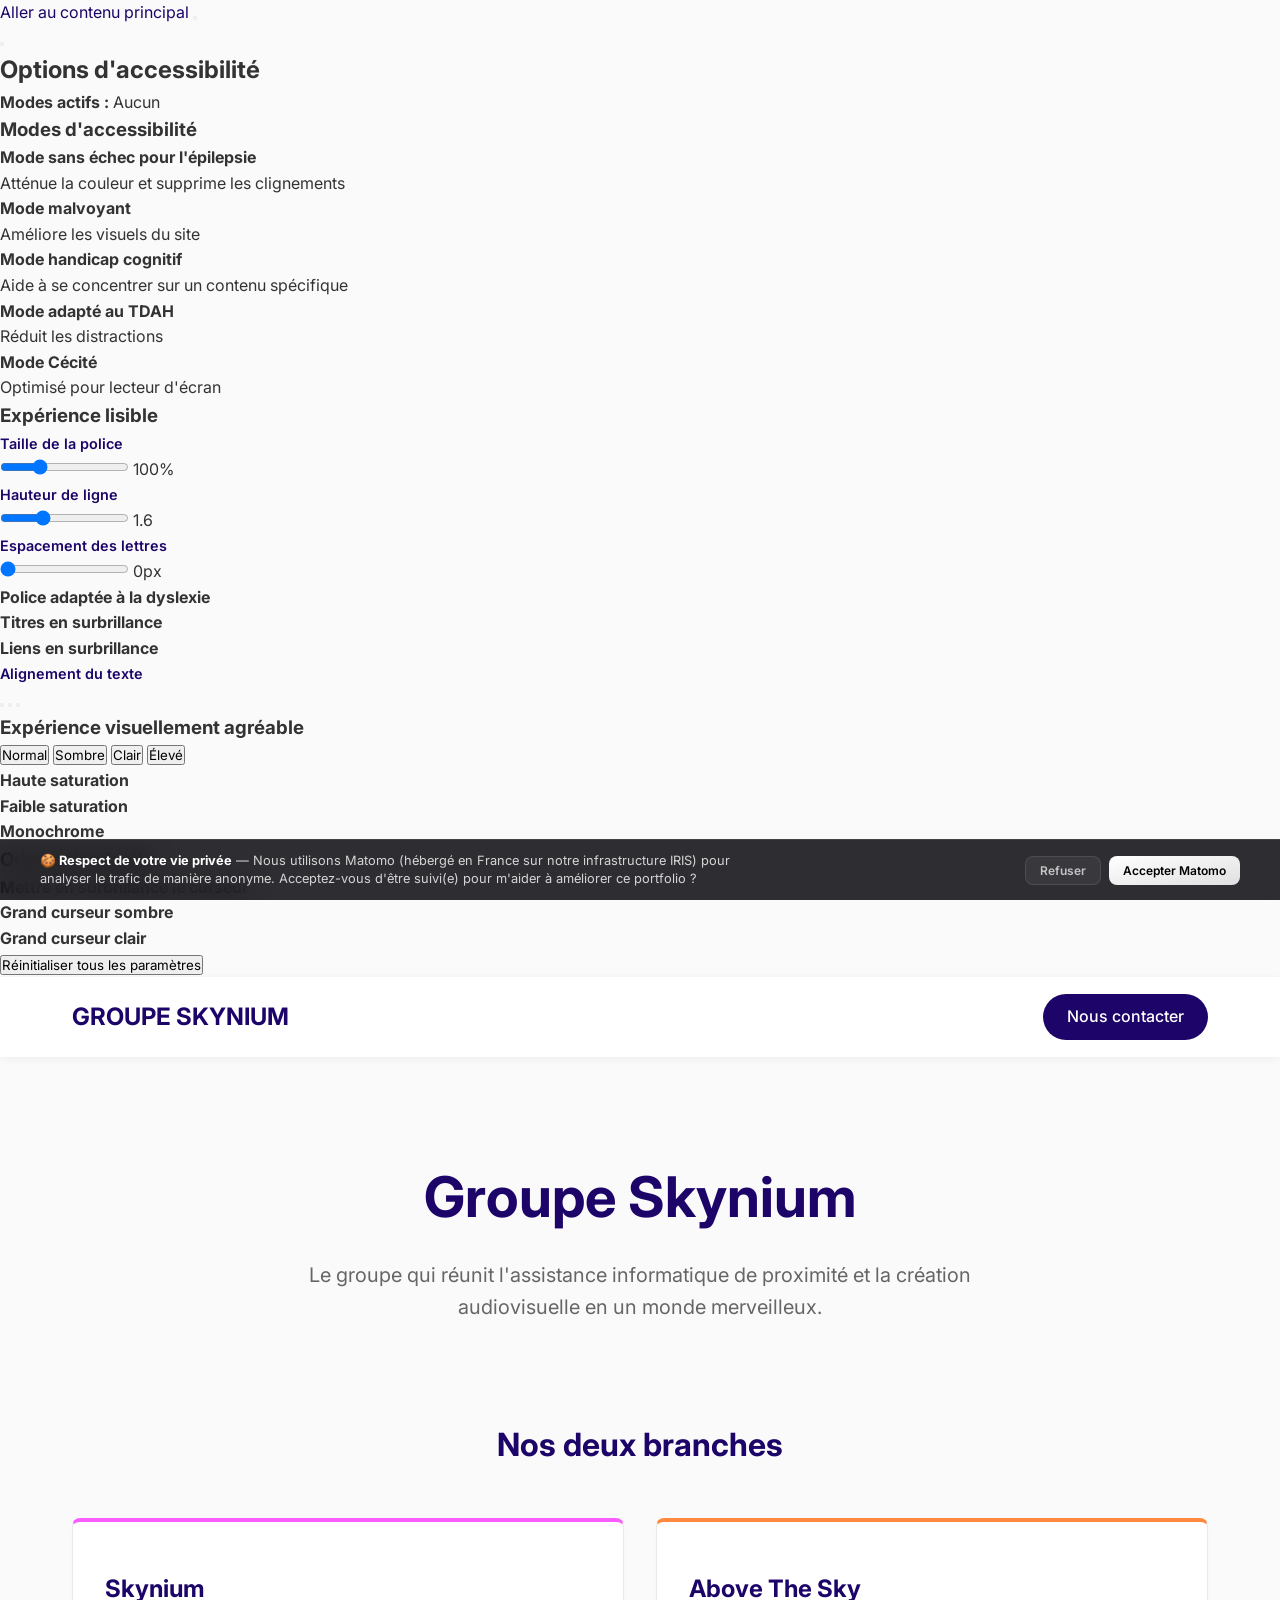
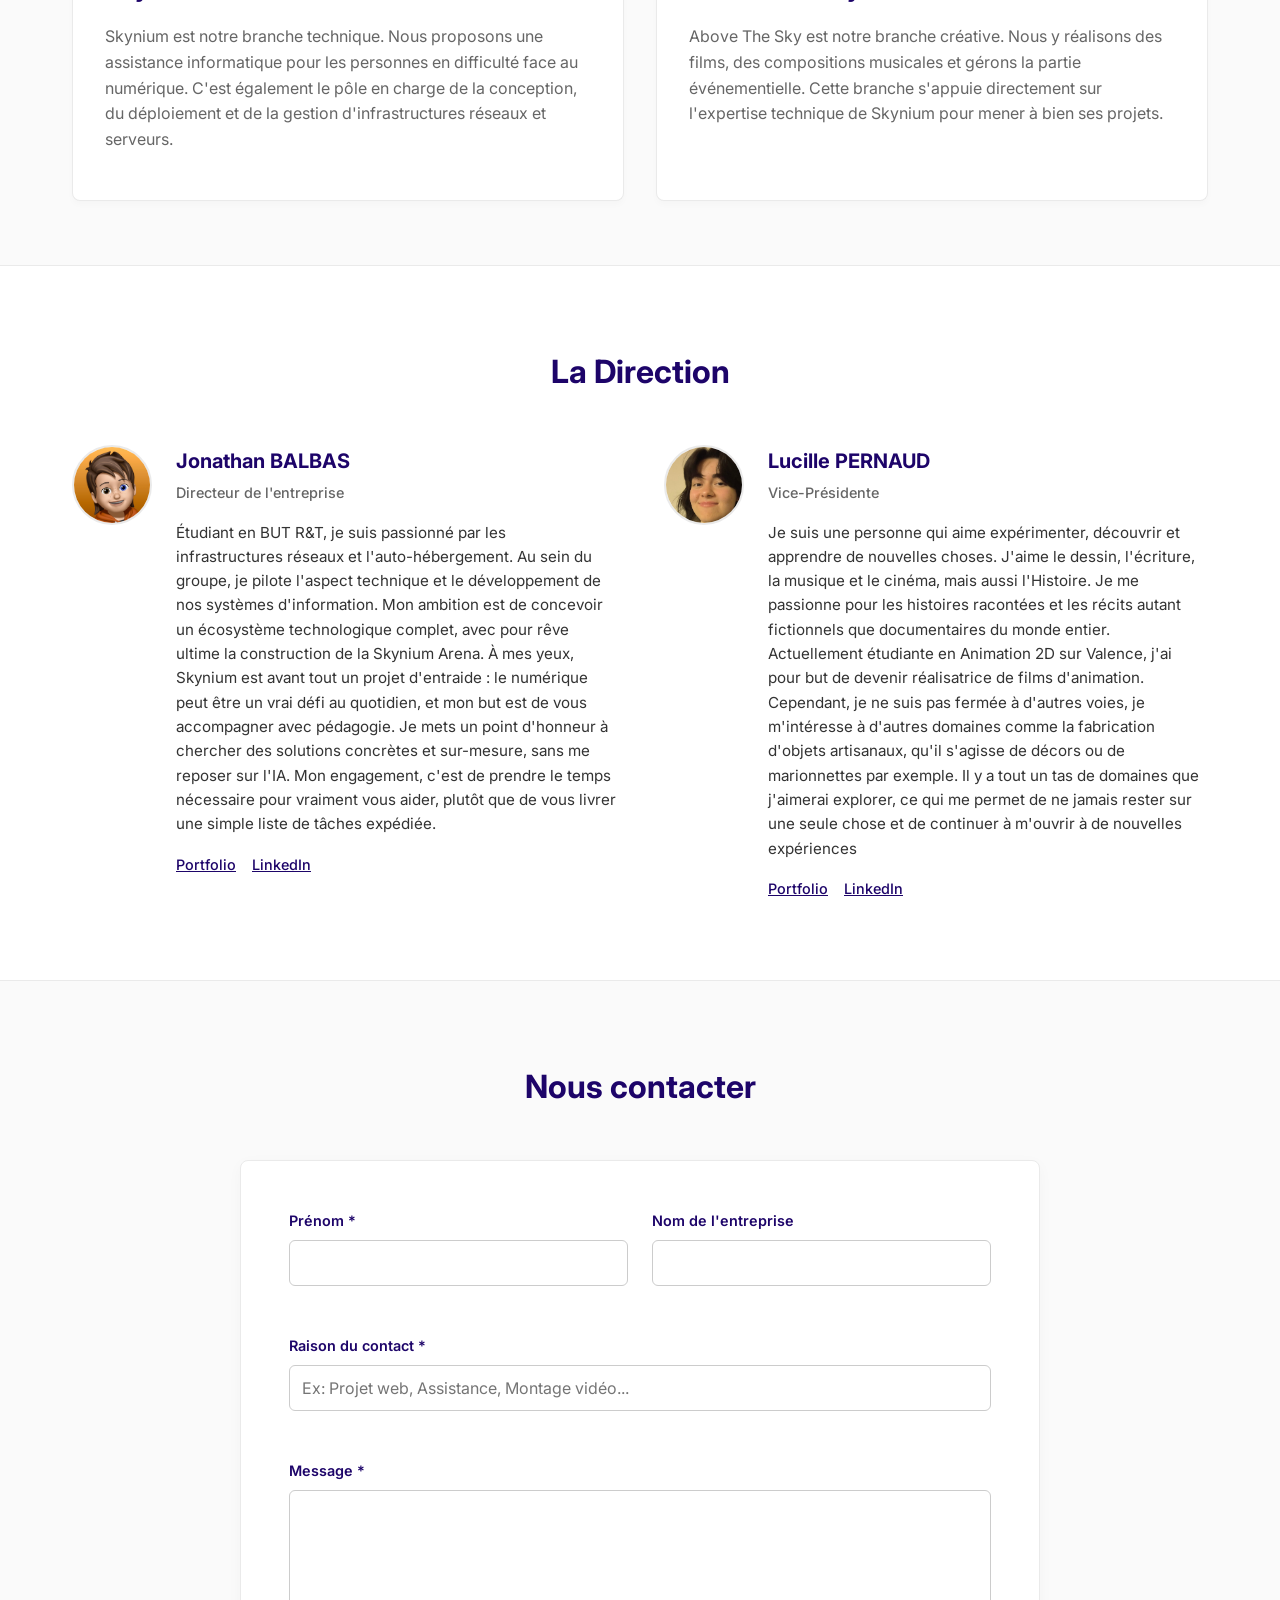
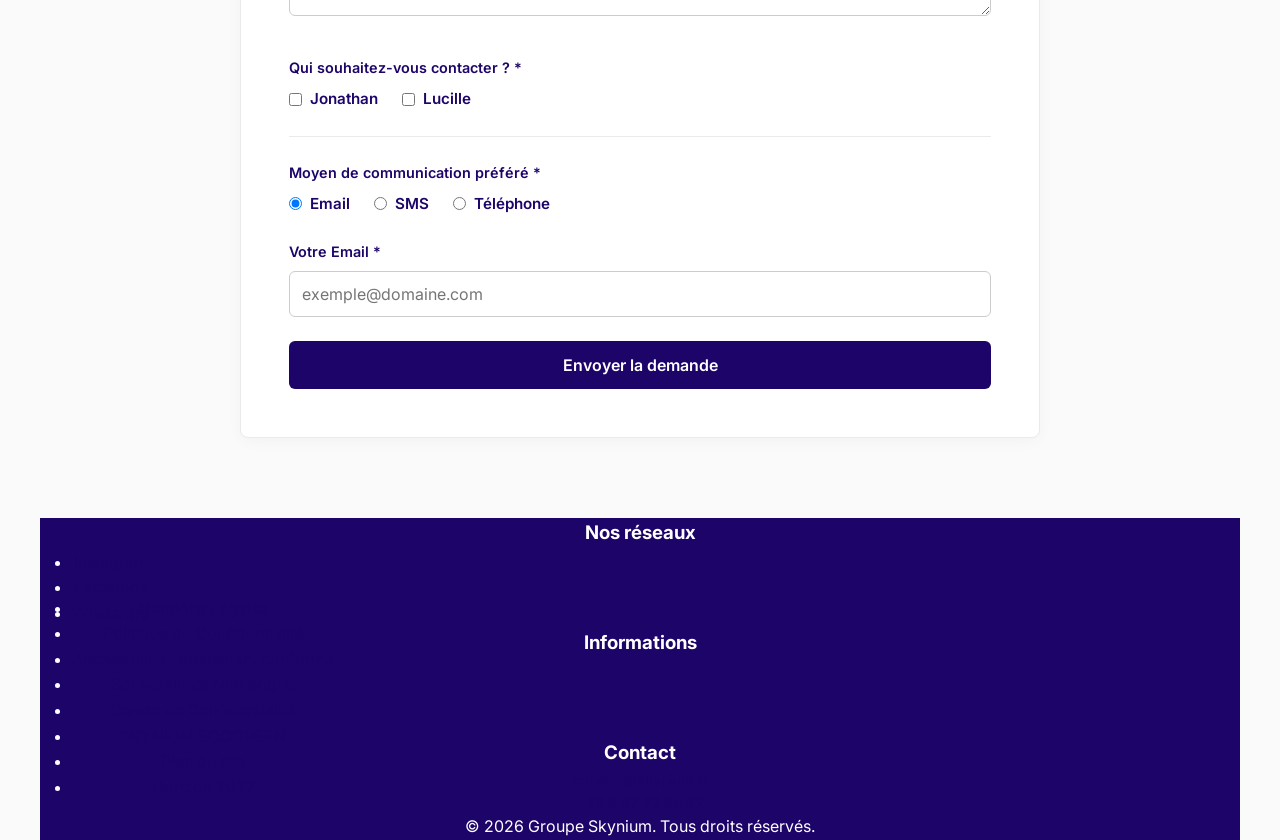
==== index.html @ 420d4a74 "Update index.html" ====
<!DOCTYPE html>
<html lang="fr">
<head>
    <meta charset="UTF-8">
    <meta name="viewport" content="width=device-width, initial-scale=1.0">
    <title>Groupe Skynium</title>
    <link href="https://fonts.googleapis.com/css2?family=Inter:wght@400;500;600;700&display=swap" rel="stylesheet">
    <link rel="stylesheet" href="https://skynium.fr/ressources/style.css">
    <link rel="stylesheet" href="https://skynium.fr/ressources/fontawesome/css/all.min.css">

    <link rel="icon" type="image/png" href="https://skynium.fr/ressources/favicon/favicon-96x96.png" sizes="96x96" />
    <link rel="icon" type="image/svg+xml" href="https://skynium.fr/ressources/favicon/favicon.svg" />
    <link rel="shortcut icon" href="https://skynium.fr/ressources/favicon/favicon.ico" />
    <link rel="apple-touch-icon" sizes="180x180" href="https://skynium.fr/ressources/favicon/apple-touch-icon.png" />
    <meta name="apple-mobile-web-app-title" content="Skynium" />
    <link rel="manifest" href="https://skynium.fr/ressources/favicon/site.webmanifest" />
    
    <style>
        /* =================================================== */
        /* VARIABLES ET RESET                                  */
        /* =================================================== */
        :root {
            --primary: #1D0469;
            --secondary: #FA5DFF;
            --tertiary: #FF8A3F;
            --bg-color: #FAFAFA;
            --surface: #FFFFFF;
            --text-dark: #333333;
            --text-light: #666666;
            --border: #EAEAEA;
            --border-radius: 8px;
            --transition: 0.3s ease;
        }

        * {
            margin: 0;
            padding: 0;
            box-sizing: border-box;
            font-family: 'Inter', -apple-system, sans-serif;
        }

        html {
            scroll-behavior: smooth;
        }

        body {
            background-color: var(--bg-color);
            color: var(--text-dark);
            line-height: 1.6;
        }

        a {
            text-decoration: none;
            color: var(--primary);
            transition: color var(--transition);
        }

        a:hover {
            color: var(--secondary);
        }

        .container {
            max-width: 1200px;
            margin: 0 auto;
            padding: 0 2rem;
        }

        /* =================================================== */
        /* HEADER / NAVIGATION                                 */
        /* =================================================== */
        header {
            background-color: var(--surface);
            box-shadow: 0 2px 10px rgba(0, 0, 0, 0.05);
            position: sticky;
            top: 0;
            z-index: 100;
        }

        nav {
            display: flex;
            justify-content: space-between;
            align-items: center;
            height: 80px;
        }

        .logo {
            font-size: 1.5rem;
            font-weight: 700;
            color: var(--primary);
        }

        .btn-nav {
            background-color: var(--primary);
            color: var(--surface) !important;
            padding: 10px 24px;
            border-radius: 50px;
            font-weight: 500;
            transition: background-color var(--transition);
        }

        .btn-nav:hover {
            background-color: var(--secondary);
        }

        /* =================================================== */
        /* HERO SECTION                                        */
        /* =================================================== */
        .hero {
            text-align: center;
            padding: 6rem 0 4rem;
        }

        .hero h1 {
            font-size: 3.5rem;
            color: var(--primary);
            margin-bottom: 1rem;
            font-weight: 700;
        }

        .hero p {
            font-size: 1.25rem;
            color: var(--text-light);
            max-width: 700px;
            margin: 0 auto 2rem;
        }

        /* =================================================== */
        /* BRANCHES SECTION                                    */
        /* =================================================== */
        .section-title {
            text-align: center;
            font-size: 2rem;
            color: var(--primary);
            margin-bottom: 3rem;
        }

        .branches-grid {
            display: grid;
            grid-template-columns: repeat(auto-fit, minmax(300px, 1fr));
            gap: 2rem;
            margin-bottom: 4rem;
        }

        .card {
            background-color: var(--surface);
            border: 1px solid var(--border);
            border-radius: var(--border-radius);
            padding: 3rem 2rem;
            box-shadow: 0 4px 6px rgba(0,0,0,0.02);
            transition: transform var(--transition), box-shadow var(--transition);
            border-top: 4px solid var(--primary);
        }

        .card:hover {
            transform: translateY(-5px);
            box-shadow: 0 10px 20px rgba(0,0,0,0.05);
        }

        .card.skynium { border-top-color: var(--secondary); }
        .card.ats { border-top-color: var(--tertiary); }

        .card h3 {
            font-size: 1.5rem;
            color: var(--primary);
            margin-bottom: 1rem;
        }

        .card p {
            color: var(--text-light);
            margin-bottom: 0;
        }

        /* =================================================== */
        /* DIRECTION SECTION                                   */
        /* =================================================== */
        .team-section {
            background-color: var(--surface);
            padding: 5rem 0;
            border-top: 1px solid var(--border);
            border-bottom: 1px solid var(--border);
        }

        .team-grid {
            display: grid;
            grid-template-columns: repeat(auto-fit, minmax(400px, 1fr));
            gap: 3rem;
        }

        .profile {
            display: flex;
            gap: 1.5rem;
            align-items: flex-start;
        }

        .avatar {
            width: 80px;
            height: 80px;
            background-color: var(--bg-color);
            border-radius: 50%;
            display: flex;
            align-items: center;
            justify-content: center;
            flex-shrink: 0;
            border: 2px solid var(--border);
            overflow: hidden;
        }

        .avatar img {
            width: 100%;
            height: 100%;
            object-fit: cover;
        }

        .profile-info h3 {
            font-size: 1.25rem;
            color: var(--primary);
            margin-bottom: 0.25rem;
        }

        .profile-info h4 {
            font-size: 0.9rem;
            color: var(--text-light);
            font-weight: 500;
            margin-bottom: 1rem;
        }

        .profile-info p {
            color: var(--text-dark);
            margin-bottom: 1rem;
            font-size: 0.95rem;
        }

        .social-links {
            display: flex;
            gap: 1rem;
        }

        .social-links a {
            font-size: 0.9rem;
            font-weight: 500;
            text-decoration: underline;
        }

        /* =================================================== */
        /* CONTACT SECTION                                     */
        /* =================================================== */
        .contact-section {
            padding: 5rem 0;
        }

        .contact-form {
            background-color: var(--surface);
            padding: 3rem;
            border-radius: var(--border-radius);
            border: 1px solid var(--border);
            box-shadow: 0 4px 15px rgba(0,0,0,0.03);
            max-width: 800px;
            margin: 0 auto;
        }

        .form-grid {
            display: grid;
            grid-template-columns: 1fr 1fr;
            gap: 1.5rem;
        }

        .form-group {
            display: flex;
            flex-direction: column;
            gap: 0.5rem;
            margin-bottom: 1.5rem;
        }

        .form-group.full { grid-column: 1 / -1; }

        label {
            font-size: 0.9rem;
            font-weight: 600;
            color: var(--primary);
        }

        input[type="text"], 
        input[type="email"], 
        input[type="tel"], 
        textarea {
            padding: 12px;
            border: 1px solid #CCC;
            border-radius: 6px;
            font-size: 1rem;
            transition: border-color var(--transition);
            background-color: var(--surface);
            color: var(--text-dark);
        }

        input:focus, textarea:focus {
            outline: none;
            border-color: var(--primary);
        }

        /* Checkboxes & Radios */
        .checkbox-group, .radio-group {
            display: flex;
            gap: 1.5rem;
            flex-wrap: wrap;
        }

        .checkbox-item, .radio-item {
            display: flex;
            align-items: center;
            gap: 0.5rem;
            font-size: 0.95rem;
            cursor: pointer;
        }

        .btn-submit {
            background-color: var(--primary);
            color: var(--surface);
            border: none;
            padding: 14px 24px;
            font-size: 1rem;
            font-weight: 600;
            border-radius: 6px;
            cursor: pointer;
            width: 100%;
            transition: background-color var(--transition);
        }

        .btn-submit:hover {
            background-color: var(--secondary);
        }

        .status-message {
            margin-top: 1.5rem;
            padding: 1rem;
            border-radius: 6px;
            text-align: center;
            font-weight: 500;
            display: none;
        }
        .status-message.success { background-color: #e6f4ea; color: #1e8e3e; display: block; border: 1px solid #cce8d6;}
        .status-message.error { background-color: #fce8e6; color: #d93025; display: block; border: 1px solid #fad2cf;}

        /* =================================================== */
        /* FOOTER                                              */
        /* =================================================== */
        footer {
            background-color: var(--primary);
            color: white;
            text-align: center;
            padding: 2rem;
            margin-top: 2rem;
        }

        footer p {
            font-size: 0.9rem;
            opacity: 0.8;
        }

        /* =================================================== */
        /* RESPONSIVE                                          */
        /* =================================================== */
        @media (max-width: 768px) {
            .hero h1 { font-size: 2.5rem; }
            .form-grid { grid-template-columns: 1fr; }
            .team-grid { grid-template-columns: 1fr; }
            .profile { flex-direction: column; align-items: center; text-align: center; }
            .contact-form { padding: 1.5rem; }
        }
    </style>
</head>
<body>

        <!-- ============================================ -->
    <!-- LIEN D'ÉVITEMENT (visible au focus clavier)  -->
    <!-- ============================================ -->
    <a href="#main-content" class="skip-link">Aller au contenu principal</a>

    <!-- ============================================ -->
    <!-- BOUTON ACCESSIBILITÉ FIXE                    -->
    <!-- ============================================ -->
    <button 
        id="accessibility-button" 
        aria-label="Ouvrir le panneau d'accessibilité"
        aria-expanded="false"
        aria-controls="accessibility-panel"
    >
        <i class="fas fa-universal-access" aria-hidden="true"></i>
    </button>

    <!-- ============================================ -->
    <!-- PANNEAU D'ACCESSIBILITÉ (latéral droit)      -->
    <!-- ============================================ -->
    <aside 
        id="accessibility-panel" 
        class="accessibility-panel"
        role="dialog"
        aria-labelledby="accessibility-title"
        aria-modal="false"
    >
        <button 
            class="close-btn" 
            aria-label="Fermer le panneau d'accessibilité"
            id="close-panel-btn"
        >
            <i class="fas fa-times" aria-hidden="true"></i>
        </button>

        <h2 id="accessibility-title">Options d'accessibilité</h2>

        <div class="accessibility-status" role="status" aria-live="polite">
            <p><strong>Modes actifs :</strong> <span id="active-modes-count">Aucun</span></p>
        </div>

        <section class="accessibility-section">
            <h3>Modes d'accessibilité</h3>

            <div class="accessibility-option" data-mode="epilepsy-safe" role="switch" aria-checked="false" tabindex="0">
                <div>
                    <strong>Mode sans échec pour l'épilepsie</strong>
                    <p class="option-desc">Atténue la couleur et supprime les clignements</p>
                </div>
                <div class="toggle-switch" aria-hidden="true"></div>
            </div>

            <div class="accessibility-option" data-mode="visually-impaired" role="switch" aria-checked="false" tabindex="0">
                <div>
                    <strong>Mode malvoyant</strong>
                    <p class="option-desc">Améliore les visuels du site</p>
                </div>
                <div class="toggle-switch" aria-hidden="true"></div>
            </div>

            <div class="accessibility-option" data-mode="cognitive-disability" role="switch" aria-checked="false" tabindex="0">
                <div>
                    <strong>Mode handicap cognitif</strong>
                    <p class="option-desc">Aide à se concentrer sur un contenu spécifique</p>
                </div>
                <div class="toggle-switch" aria-hidden="true"></div>
            </div>

            <div class="accessibility-option" data-mode="adhd-friendly" role="switch" aria-checked="false" tabindex="0">
                <div>
                    <strong>Mode adapté au TDAH</strong>
                    <p class="option-desc">Réduit les distractions</p>
                </div>
                <div class="toggle-switch" aria-hidden="true"></div>
            </div>

            <div class="accessibility-option" data-mode="screen-reader" role="switch" aria-checked="false" tabindex="0">
                <div>
                    <strong>Mode Cécité</strong>
                    <p class="option-desc">Optimisé pour lecteur d'écran</p>
                </div>
                <div class="toggle-switch" aria-hidden="true"></div>
            </div>
        </section>

        <!-- SECTION 2 : Expérience lisible -->
        <section class="accessibility-section">
            <h3>Expérience lisible</h3>

            <!-- Taille de la police -->
            <div class="slider-option">
                <label for="font-size-slider">Taille de la police</label>
                <div class="slider-container">
                    <input 
                        type="range" 
                        id="font-size-slider" 
                        min="80" 
                        max="150" 
                        value="100" 
                        step="10"
                        aria-valuemin="80"
                        aria-valuemax="150"
                        aria-valuenow="100"
                        aria-label="Ajuster la taille de la police"
                    >
                    <span id="font-size-value">100%</span>
                </div>
            </div>

            <!-- Hauteur de ligne -->
            <div class="slider-option">
                <label for="line-height-slider">Hauteur de ligne</label>
                <div class="slider-container">
                    <input 
                        type="range" 
                        id="line-height-slider" 
                        min="1.2" 
                        max="2.5" 
                        value="1.6" 
                        step="0.1"
                        aria-label="Ajuster la hauteur de ligne"
                    >
                    <span id="line-height-value">1.6</span>
                </div>
            </div>

            <!-- Espacement des lettres -->
            <div class="slider-option">
                <label for="letter-spacing-slider">Espacement des lettres</label>
                <div class="slider-container">
                    <input 
                        type="range" 
                        id="letter-spacing-slider" 
                        min="0" 
                        max="5" 
                        value="0" 
                        step="0.5"
                        aria-label="Ajuster l'espacement des lettres"
                    >
                    <span id="letter-spacing-value">0px</span>
                </div>
            </div>

            <!-- Police Dyslexie -->
            <div class="accessibility-option" data-mode="dyslexia-font" role="switch" aria-checked="false" tabindex="0">
                <div>
                    <strong>Police adaptée à la dyslexie</strong>
                </div>
                <div class="toggle-switch" aria-hidden="true"></div>
            </div>

            <!-- Titres en surbrillance -->
            <div class="accessibility-option" data-mode="highlight-headings" role="switch" aria-checked="false" tabindex="0">
                <div>
                    <strong>Titres en surbrillance</strong>
                </div>
                <div class="toggle-switch" aria-hidden="true"></div>
            </div>

            <!-- Liens en surbrillance -->
            <div class="accessibility-option" data-mode="highlight-links" role="switch" aria-checked="false" tabindex="0">
                <div>
                    <strong>Liens en surbrillance</strong>
                </div>
                <div class="toggle-switch" aria-hidden="true"></div>
            </div>

            <!-- Alignement du texte -->
            <div class="text-align-options">
                <label>Alignement du texte</label>
                <div class="button-group" role="radiogroup" aria-label="Alignement du texte">
                    <button 
                        class="align-btn active" 
                        data-align="left"
                        role="radio"
                        aria-checked="true"
                        aria-label="Aligner à gauche"
                    >
                        <i class="fas fa-align-left" aria-hidden="true"></i>
                    </button>
                    <button 
                        class="align-btn" 
                        data-align="center"
                        role="radio"
                        aria-checked="false"
                        aria-label="Centrer"
                    >
                        <i class="fas fa-align-center" aria-hidden="true"></i>
                    </button>
                    <button 
                        class="align-btn" 
                        data-align="right"
                        role="radio"
                        aria-checked="false"
                        aria-label="Aligner à droite"
                    >
                        <i class="fas fa-align-right" aria-hidden="true"></i>
                    </button>
                </div>
            </div>
        </section>

        <!-- SECTION 3 : Expérience visuellement agréable -->
        <section class="accessibility-section">
            <h3>Expérience visuellement agréable</h3>

            <!-- Contraste -->
            <div class="button-group" role="radiogroup" aria-label="Mode de contraste">
                <button 
                    class="contrast-btn active" 
                    data-contrast="normal"
                    role="radio"
                    aria-checked="true"
                    aria-label="Contraste normal"
                >
                    Normal
                </button>
                <button 
                    class="contrast-btn" 
                    data-contrast="dark"
                    role="radio"
                    aria-checked="false"
                    aria-label="Mode sombre"
                >
                    Sombre
                </button>
                <button 
                    class="contrast-btn" 
                    data-contrast="light"
                    role="radio"
                    aria-checked="false"
                    aria-label="Mode clair"
                >
                    Clair
                </button>
                <button 
                    class="contrast-btn" 
                    data-contrast="high"
                    role="radio"
                    aria-checked="false"
                    aria-label="Contraste élevé"
                >
                    Élevé
                </button>
            </div>

            <!-- Saturation -->
            <div class="accessibility-option" data-mode="high-saturation" role="switch" aria-checked="false" tabindex="0">
                <div>
                    <strong>Haute saturation</strong>
                </div>
                <div class="toggle-switch" aria-hidden="true"></div>
            </div>

            <div class="accessibility-option" data-mode="low-saturation" role="switch" aria-checked="false" tabindex="0">
                <div>
                    <strong>Faible saturation</strong>
                </div>
                <div class="toggle-switch" aria-hidden="true"></div>
            </div>

            <div class="accessibility-option" data-mode="monochrome" role="switch" aria-checked="false" tabindex="0">
                <div>
                    <strong>Monochrome</strong>
                </div>
                <div class="toggle-switch" aria-hidden="true"></div>
            </div>
        </section>

        <!-- SECTION 4 : Orientation facile -->
        <section class="accessibility-section">
            <h3>Orientation facile</h3>

            <div class="accessibility-option" data-mode="highlight-cursor" role="switch" aria-checked="false" tabindex="0">
                <div>
                    <strong>Mettre en surbrillance le curseur</strong>
                </div>
                <div class="toggle-switch" aria-hidden="true"></div>
            </div>

            <div class="accessibility-option" data-mode="big-cursor-dark" role="switch" aria-checked="false" tabindex="0">
                <div>
                    <strong>Grand curseur sombre</strong>
                </div>
                <div class="toggle-switch" aria-hidden="true"></div>
            </div>

            <div class="accessibility-option" data-mode="big-cursor-light" role="switch" aria-checked="false" tabindex="0">
                <div>
                    <strong>Grand curseur clair</strong>
                </div>
                <div class="toggle-switch" aria-hidden="true"></div>
            </div>
        </section>

        <!-- BOUTON RÉINITIALISER -->
        <button id="reset-accessibility-btn" class="reset-btn">
            <i class="fas fa-undo" aria-hidden="true"></i> Réinitialiser tous les paramètres
        </button>

    </aside>

    <header>
        <div class="container">
            <nav>
                <a href="#" class="logo">GROUPE SKYNIUM</a>
                <a href="#contact" class="btn-nav">Nous contacter</a>
            </nav>
        </div>
    </header>

    <main id="main-content" role="main">
        <!-- Hero Section -->
        <section class="hero container">
            <h1>Groupe Skynium</h1>
            <p>Le groupe qui réunit l'assistance informatique de proximité et la création audiovisuelle en un monde merveilleux.</p>
        </section>

        <!-- Branches Section -->
        <section class="container">
            <h2 class="section-title">Nos deux branches</h2>
            <div class="branches-grid">
                
                <div class="card skynium">
                    <h3>Skynium</h3>
                    <p>Skynium est notre branche technique. Nous proposons une assistance informatique pour les personnes en difficulté face au numérique. C'est également le pôle en charge de la conception, du déploiement et de la gestion d'infrastructures réseaux et serveurs.</p>
                </div>

                <div class="card ats">
                    <h3>Above The Sky</h3>
                    <p>Above The Sky est notre branche créative. Nous y réalisons des films, des compositions musicales et gérons la partie événementielle. Cette branche s'appuie directement sur l'expertise technique de Skynium pour mener à bien ses projets.</p>
                </div>

            </div>
        </section>

        <!-- Direction Section -->
        <section class="team-section">
            <div class="container">
                <h2 class="section-title">La Direction</h2>
                <div class="team-grid">
                    
                    <div class="profile">
                        <div class="avatar">
                            <img src="ressources/img/jonathan.png" alt="Photo de Jonathan BALBAS">
                        </div>
                        <div class="profile-info">
                            <h3>Jonathan BALBAS</h3>
                            <h4>Directeur de l'entreprise</h4>
                            <p>Étudiant en BUT R&T, je suis passionné par les infrastructures réseaux et l'auto-hébergement. Au sein du groupe, je pilote l'aspect technique et le développement de nos systèmes d'information. Mon ambition est de concevoir un écosystème technologique complet, avec pour rêve ultime la construction de la Skynium Arena. À mes yeux, Skynium est avant tout un projet d'entraide : le numérique peut être un vrai défi au quotidien, et mon but est de vous accompagner avec pédagogie. Je mets un point d'honneur à chercher des solutions concrètes et sur-mesure, sans me reposer sur l'IA. Mon engagement, c'est de prendre le temps nécessaire pour vraiment vous aider, plutôt que de vous livrer une simple liste de tâches expédiée.</p>
                            <div class="social-links">
                                <a href="https://jonathan-balbas.groupe-skynium.com" target="_blank">Portfolio</a>
                                <a href="https://www.linkedin.com/in/skynium" target="_blank">LinkedIn</a>
                            </div>
                        </div>
                    </div>

                    <div class="profile">
                        <div class="avatar">
                            <img src="ressources/img/lucille.jpg" alt="Photo de Lucille PERNAUD">
                        </div>
                        <div class="profile-info">
                            <h3>Lucille PERNAUD</h3>
                            <h4>Vice-Présidente</h4>
                            <p>Je suis une personne qui aime expérimenter, découvrir et apprendre de nouvelles choses. J'aime le dessin, l'écriture, la musique et le cinéma, mais aussi l'Histoire. Je me passionne pour les histoires racontées et les récits autant fictionnels que documentaires du monde entier. Actuellement étudiante en Animation 2D sur Valence, j'ai pour but de devenir réalisatrice de films d'animation. Cependant, je ne suis pas fermée à d'autres voies, je m'intéresse à d'autres domaines comme la fabrication d'objets artisanaux, qu'il s'agisse de décors ou de marionnettes par exemple. Il y a tout un tas de domaines que j'aimerai explorer, ce qui me permet de ne jamais rester sur une seule chose et de continuer à m'ouvrir à de nouvelles expériences</p>
                            <div class="social-links">
                                <a href="https://lucille-pernaud.groupe-skynium.com" target="_blank">Portfolio</a>
                                <a href="https://www.linkedin.com/in/lucille-pernaud-234b163b6/" target="_blank">LinkedIn</a>
                            </div>
                        </div>
                    </div>

                </div>
            </div>
        </section>

        <!-- Contact Section -->
        <section id="contact" class="contact-section container">
            <h2 class="section-title">Nous contacter</h2>
            
            <div class="contact-form">
                <form id="contactForm">
                    
                    <div class="form-grid">
                        <div class="form-group">
                            <label for="prenom">Prénom *</label>
                            <input type="text" id="prenom" required>
                        </div>
                        <div class="form-group">
                            <label for="entreprise">Nom de l'entreprise</label>
                            <input type="text" id="entreprise">
                        </div>
                        <div class="form-group full">
                            <label for="raison">Raison du contact *</label>
                            <input type="text" id="raison" required placeholder="Ex: Projet web, Assistance, Montage vidéo...">
                        </div>
                        <div class="form-group full">
                            <label for="message">Message *</label>
                            <textarea id="message" rows="5" required></textarea>
                        </div>
                    </div>

                    <div class="form-group full" style="margin-top: 1rem;">
                        <label>Qui souhaitez-vous contacter ? *</label>
                        <div class="checkbox-group">
                            <label class="checkbox-item">
                                <input type="checkbox" id="contactJon">
                                Jonathan
                            </label>
                            <label class="checkbox-item">
                                <input type="checkbox" id="contactLuc">
                                Lucille
                            </label>
                        </div>
                    </div>

                    <div class="form-group full" style="margin-top: 1rem; border-top: 1px solid #EAEAEA; padding-top: 1.5rem;">
                        <label>Moyen de communication préféré *</label>
                        <div class="radio-group">
                            <label class="radio-item">
                                <input type="radio" name="moyenCom" value="email" checked onchange="updateContactField()">
                                Email
                            </label>
                            <label class="radio-item">
                                <input type="radio" name="moyenCom" value="sms" onchange="updateContactField()">
                                SMS
                            </label>
                            <label class="radio-item">
                                <input type="radio" name="moyenCom" value="telephone" onchange="updateContactField()">
                                Téléphone
                            </label>
                        </div>
                    </div>

                    <!-- Champ dynamique qui change selon le choix radio -->
                    <div class="form-group full" id="coordonneesContainer">
                        <label id="coordonneesLabel" for="coordonneesValue">Votre Email *</label>
                        <input type="text" id="coordonneesValue" required placeholder="exemple@domaine.com">
                    </div>

                    <button type="submit" class="btn-submit" id="submitBtn">Envoyer la demande</button>
                    <div id="formStatus" class="status-message"></div>
                </form>
            </div>
        </section>
    </main>

    <footer role="contentinfo" class="container">
        <div>
            <h3>Nos réseaux</h3>
            <nav aria-label="Réseaux sociaux">
                <ul>
                    <li><a href="https://instagram.com/skynium"><i class="fa-brands fa-instagram" aria-hidden="true"></i> Instagram</a></li>
                    <li><a href="https://facebook.com/SkyniumRECONECT"><i class="fa-brands fa-facebook" aria-hidden="true"></i> Facebook</a></li>
                    <li><a href="https://wa.me/33667225452"><i class="fa-brands fa-whatsapp" aria-hidden="true"></i> WhatsApp</a></li>
                </ul>
            </nav>
        </div>
        <div>
            <h3>Informations</h3>
            <nav aria-label="Informations légales">
                <ul>
                    <li><a href="https://skynium.fr/mentionslegales.html">Mentions Légales</a></li>
                    <li><a href="https://skynium.fr/politiqueconfidentialite.html">Politique de Confidentialité</a></li>
                    <li><a href="https://skynium.fr/accessibilite.html">Accessibilité : totalement conforme</a></li>
                    <li><a href="https://skynium.fr/souverainete.html">Souveraineté Numérique</a></li>
                    <li><a href="https://privacy.skynium.fr">Centre de Confidentialité</a></li>
                    <li><a href="https://ecogreen.skynium.fr">SKYNIUM ECOGREEN</a></li>
                    <li><a href="https://skynium.fr/plan-du-site.html">Plan du site</a></li>
                    <li><a href="https://skynium.fr/horizon2027.html">Horizon 2027</a></li>
                </ul>
            </nav>
        </div>
        <div>
            <h3>Contact</h3>
            <p><a href="mailto:contact@skynium.fr"><i class="fa-solid fa-envelope" aria-hidden="true"></i> contact@skynium.fr</a></p>
            <p><a href="sms:+33667225452"><i class="fa-solid fa-phone" aria-hidden="true"></i> +33 6 67 22 54 52</a></p>
        </div>
        <div class="footer-bottom">
            &copy; 2026 Groupe Skynium. Tous droits réservés.
        </div>
    </footer>

    <script src="ressources/skynium-data.js"></script>
    <script src="https://skynium.fr/ressources/accessibility.js"></script>

    <script>
        // Fonction pour mettre à jour le champ de saisie selon le moyen de communication choisi
        function updateContactField() {
            const moyenCom = document.querySelector('input[name="moyenCom"]:checked').value;
            const label = document.getElementById('coordonneesLabel');
            const input = document.getElementById('coordonneesValue');

            if (moyenCom === 'email') {
                label.textContent = 'Votre Email *';
                input.placeholder = 'exemple@domaine.com';
                input.type = 'email';
            } else {
                label.textContent = 'Votre numéro de téléphone *';
                input.placeholder = '06 12 34 56 78';
                input.type = 'tel';
            }
        }

        // Soumission du formulaire
        document.getElementById('contactForm').addEventListener('submit', async function(e) {
            e.preventDefault();
            
            const btn = document.getElementById('submitBtn');
            const statusDiv = document.getElementById('formStatus');
            const contactJon = document.getElementById('contactJon').checked;
            const contactLuc = document.getElementById('contactLuc').checked;

            statusDiv.className = 'status-message';
            statusDiv.style.display = 'none';

            if (!contactJon && !contactLuc) {
                statusDiv.textContent = 'Veuillez sélectionner au moins une personne à contacter (Jonathan ou Lucille).';
                statusDiv.className = 'status-message error';
                return;
            }

            const moyenComVal = document.querySelector('input[name="moyenCom"]:checked').value;

            const formData = {
                prenom: document.getElementById('prenom').value,
                entreprise: document.getElementById('entreprise').value,
                raison: document.getElementById('raison').value,
                message: document.getElementById('message').value,
                contactJon: contactJon,
                contactLuc: contactLuc,
                moyenCom: moyenComVal,
                coordonnees: document.getElementById('coordonneesValue').value // Le nouveau champ
            };

            btn.textContent = 'Envoi en cours...';
            btn.disabled = true;
            btn.style.opacity = '0.7';

            try {
                const response = await fetch('https://api.skynium.fr/webhook/db79540f-17cf-41b5-928f-764483b5fb7b', {
                    method: 'POST',
                    headers: {
                        'Content-Type': 'application/json',
                    },
                    body: JSON.stringify(formData)
                });

                if (response.ok) {
                    statusDiv.textContent = 'Votre message a bien été envoyé !';
                    statusDiv.className = 'status-message success';
                    this.reset();
                    updateContactField(); // Remet le champ coordonnees par defaut
                } else {
                    throw new Error('Erreur serveur');
                }
            } catch (error) {
                statusDiv.textContent = 'Une erreur est survenue lors de l\'envoi. Veuillez réessayer plus tard.';
                statusDiv.className = 'status-message error';
            } finally {
                btn.textContent = 'Envoyer la demande';
                btn.disabled = false;
                btn.style.opacity = '1';
            }
        });
    </script>
</body>
</html>
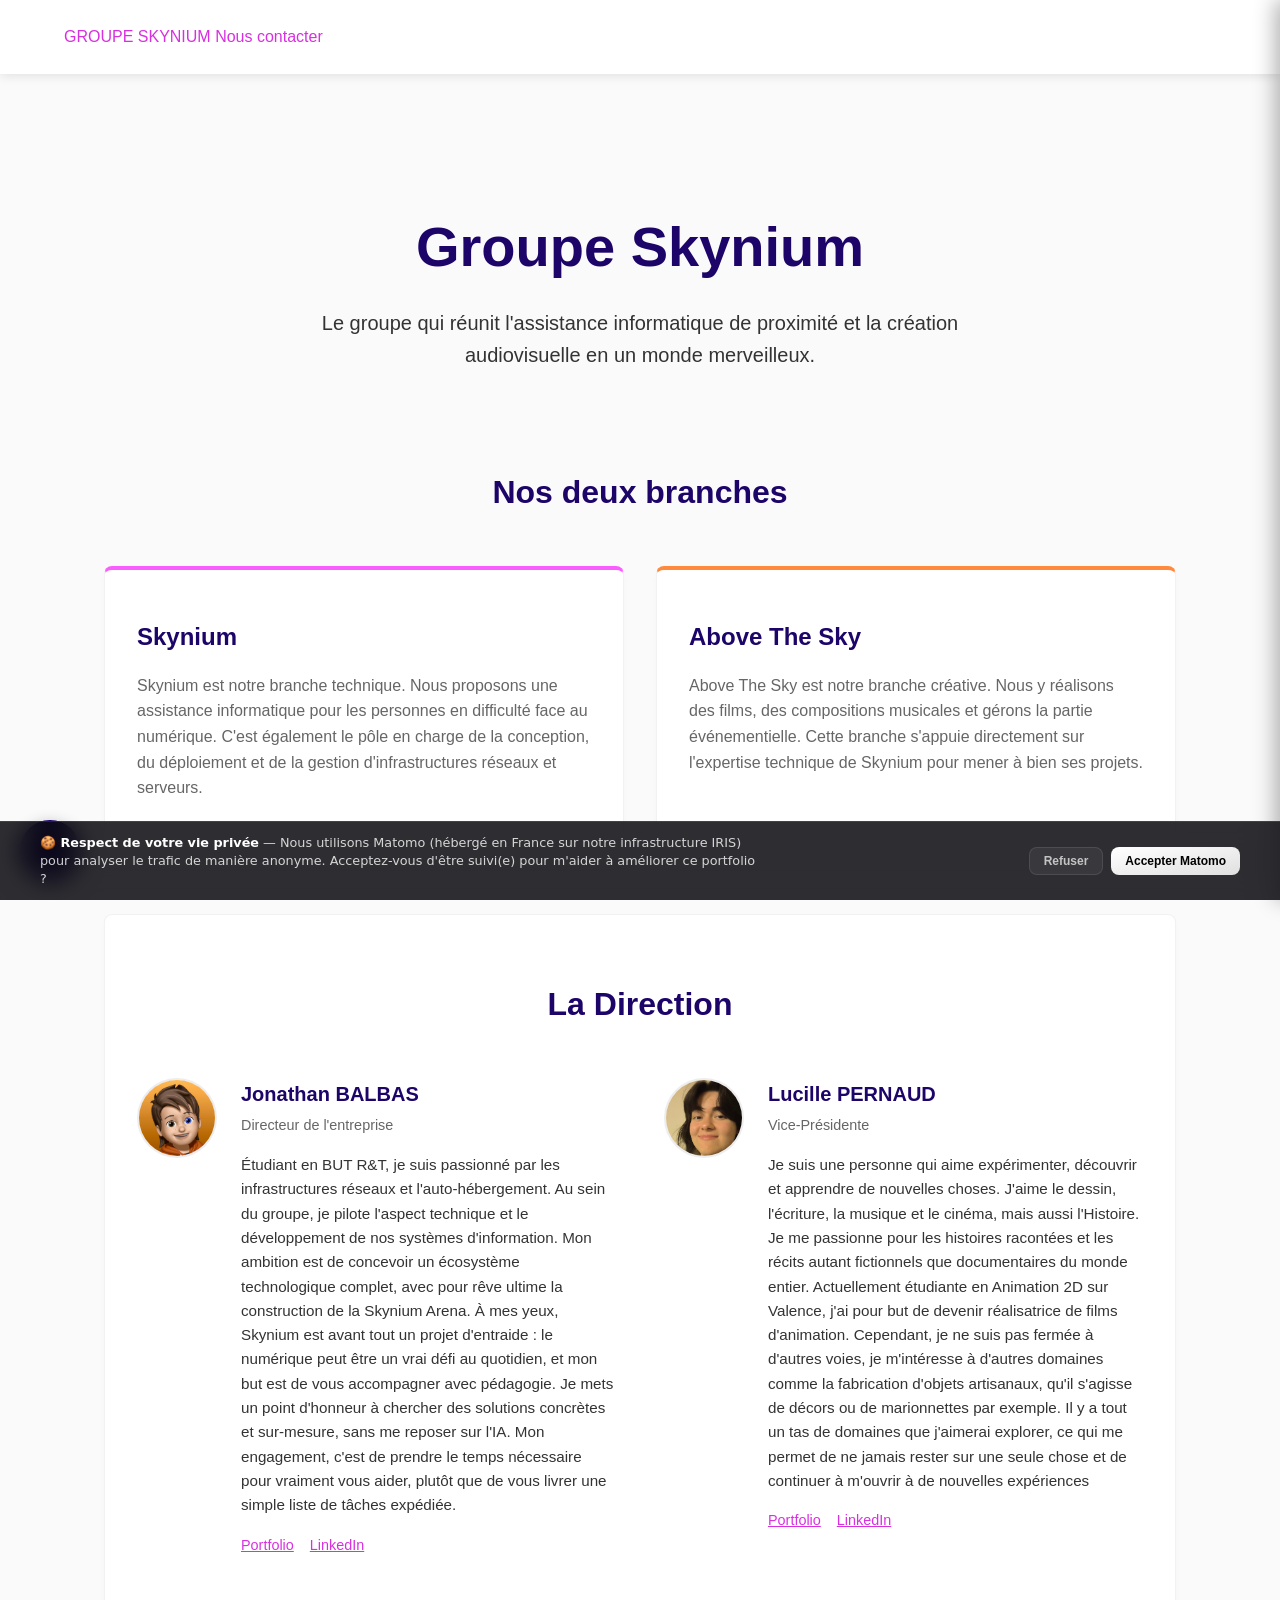
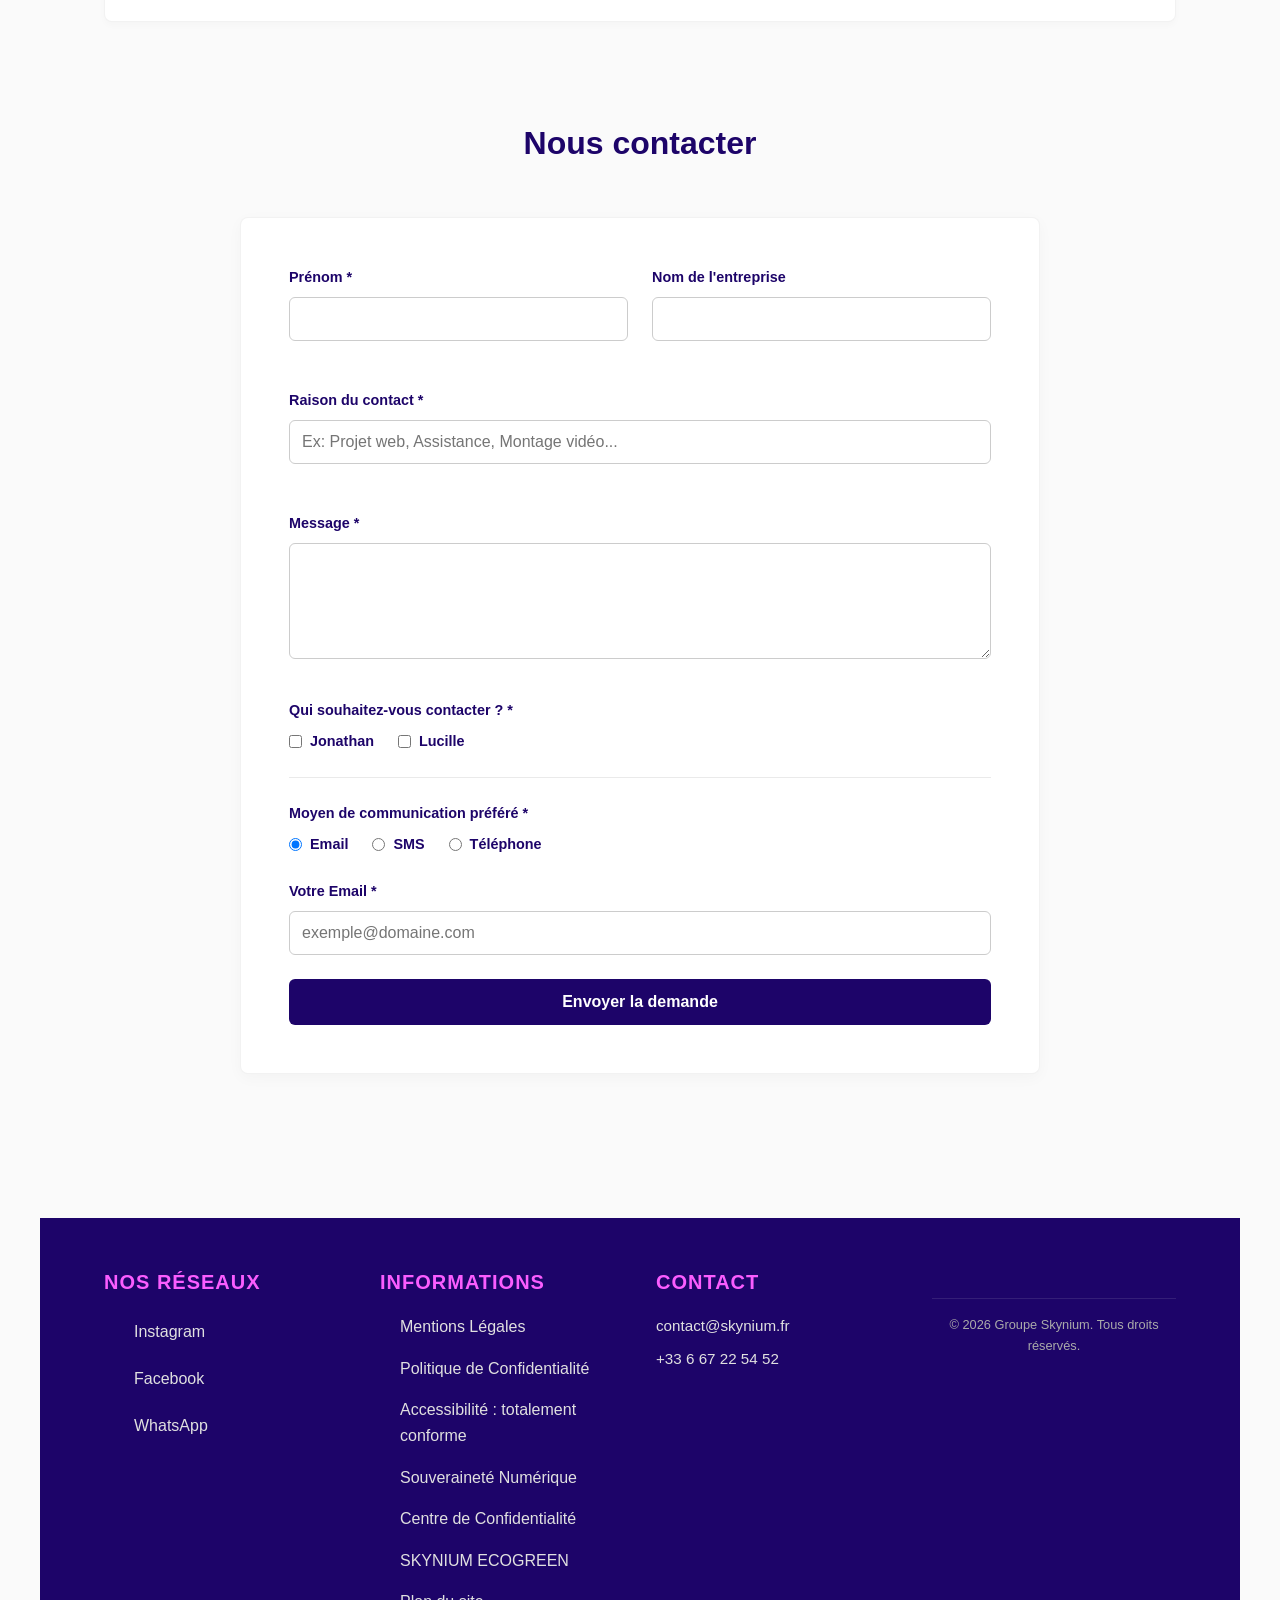
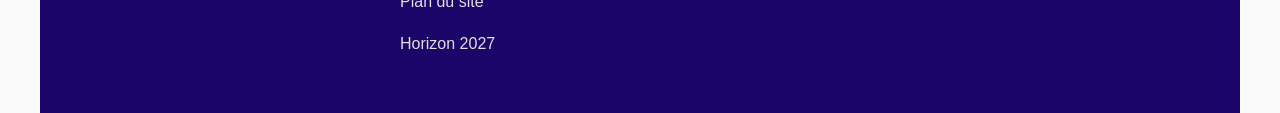
==== commit 9d2ab3f3: "Déplacement du CSS vers un fichier, ajout de l'accéssibilité et du footer" ====
--- a/index.html
+++ b/index.html
@@ -5,8 +5,8 @@
     <meta name="viewport" content="width=device-width, initial-scale=1.0">
     <title>Groupe Skynium</title>
     <link href="https://fonts.googleapis.com/css2?family=Inter:wght@400;500;600;700&display=swap" rel="stylesheet">
-    <link rel="stylesheet" href="https://skynium.fr/ressources/style.css">
     <link rel="stylesheet" href="https://skynium.fr/ressources/fontawesome/css/all.min.css">
+        <link rel="stylesheet" href="ressources/style.css">
 
     <link rel="icon" type="image/png" href="https://skynium.fr/ressources/favicon/favicon-96x96.png" sizes="96x96" />
     <link rel="icon" type="image/svg+xml" href="https://skynium.fr/ressources/favicon/favicon.svg" />
@@ -14,363 +14,10 @@
     <link rel="apple-touch-icon" sizes="180x180" href="https://skynium.fr/ressources/favicon/apple-touch-icon.png" />
     <meta name="apple-mobile-web-app-title" content="Skynium" />
     <link rel="manifest" href="https://skynium.fr/ressources/favicon/site.webmanifest" />
-    
-    <style>
-        /* =================================================== */
-        /* VARIABLES ET RESET                                  */
-        /* =================================================== */
-        :root {
-            --primary: #1D0469;
-            --secondary: #FA5DFF;
-            --tertiary: #FF8A3F;
-            --bg-color: #FAFAFA;
-            --surface: #FFFFFF;
-            --text-dark: #333333;
-            --text-light: #666666;
-            --border: #EAEAEA;
-            --border-radius: 8px;
-            --transition: 0.3s ease;
-        }
-
-        * {
-            margin: 0;
-            padding: 0;
-            box-sizing: border-box;
-            font-family: 'Inter', -apple-system, sans-serif;
-        }
-
-        html {
-            scroll-behavior: smooth;
-        }
-
-        body {
-            background-color: var(--bg-color);
-            color: var(--text-dark);
-            line-height: 1.6;
-        }
-
-        a {
-            text-decoration: none;
-            color: var(--primary);
-            transition: color var(--transition);
-        }
-
-        a:hover {
-            color: var(--secondary);
-        }
-
-        .container {
-            max-width: 1200px;
-            margin: 0 auto;
-            padding: 0 2rem;
-        }
-
-        /* =================================================== */
-        /* HEADER / NAVIGATION                                 */
-        /* =================================================== */
-        header {
-            background-color: var(--surface);
-            box-shadow: 0 2px 10px rgba(0, 0, 0, 0.05);
-            position: sticky;
-            top: 0;
-            z-index: 100;
-        }
-
-        nav {
-            display: flex;
-            justify-content: space-between;
-            align-items: center;
-            height: 80px;
-        }
-
-        .logo {
-            font-size: 1.5rem;
-            font-weight: 700;
-            color: var(--primary);
-        }
-
-        .btn-nav {
-            background-color: var(--primary);
-            color: var(--surface) !important;
-            padding: 10px 24px;
-            border-radius: 50px;
-            font-weight: 500;
-            transition: background-color var(--transition);
-        }
-
-        .btn-nav:hover {
-            background-color: var(--secondary);
-        }
-
-        /* =================================================== */
-        /* HERO SECTION                                        */
-        /* =================================================== */
-        .hero {
-            text-align: center;
-            padding: 6rem 0 4rem;
-        }
-
-        .hero h1 {
-            font-size: 3.5rem;
-            color: var(--primary);
-            margin-bottom: 1rem;
-            font-weight: 700;
-        }
-
-        .hero p {
-            font-size: 1.25rem;
-            color: var(--text-light);
-            max-width: 700px;
-            margin: 0 auto 2rem;
-        }
-
-        /* =================================================== */
-        /* BRANCHES SECTION                                    */
-        /* =================================================== */
-        .section-title {
-            text-align: center;
-            font-size: 2rem;
-            color: var(--primary);
-            margin-bottom: 3rem;
-        }
-
-        .branches-grid {
-            display: grid;
-            grid-template-columns: repeat(auto-fit, minmax(300px, 1fr));
-            gap: 2rem;
-            margin-bottom: 4rem;
-        }
-
-        .card {
-            background-color: var(--surface);
-            border: 1px solid var(--border);
-            border-radius: var(--border-radius);
-            padding: 3rem 2rem;
-            box-shadow: 0 4px 6px rgba(0,0,0,0.02);
-            transition: transform var(--transition), box-shadow var(--transition);
-            border-top: 4px solid var(--primary);
-        }
-
-        .card:hover {
-            transform: translateY(-5px);
-            box-shadow: 0 10px 20px rgba(0,0,0,0.05);
-        }
-
-        .card.skynium { border-top-color: var(--secondary); }
-        .card.ats { border-top-color: var(--tertiary); }
-
-        .card h3 {
-            font-size: 1.5rem;
-            color: var(--primary);
-            margin-bottom: 1rem;
-        }
-
-        .card p {
-            color: var(--text-light);
-            margin-bottom: 0;
-        }
-
-        /* =================================================== */
-        /* DIRECTION SECTION                                   */
-        /* =================================================== */
-        .team-section {
-            background-color: var(--surface);
-            padding: 5rem 0;
-            border-top: 1px solid var(--border);
-            border-bottom: 1px solid var(--border);
-        }
-
-        .team-grid {
-            display: grid;
-            grid-template-columns: repeat(auto-fit, minmax(400px, 1fr));
-            gap: 3rem;
-        }
-
-        .profile {
-            display: flex;
-            gap: 1.5rem;
-            align-items: flex-start;
-        }
-
-        .avatar {
-            width: 80px;
-            height: 80px;
-            background-color: var(--bg-color);
-            border-radius: 50%;
-            display: flex;
-            align-items: center;
-            justify-content: center;
-            flex-shrink: 0;
-            border: 2px solid var(--border);
-            overflow: hidden;
-        }
-
-        .avatar img {
-            width: 100%;
-            height: 100%;
-            object-fit: cover;
-        }
-
-        .profile-info h3 {
-            font-size: 1.25rem;
-            color: var(--primary);
-            margin-bottom: 0.25rem;
-        }
-
-        .profile-info h4 {
-            font-size: 0.9rem;
-            color: var(--text-light);
-            font-weight: 500;
-            margin-bottom: 1rem;
-        }
-
-        .profile-info p {
-            color: var(--text-dark);
-            margin-bottom: 1rem;
-            font-size: 0.95rem;
-        }
-
-        .social-links {
-            display: flex;
-            gap: 1rem;
-        }
-
-        .social-links a {
-            font-size: 0.9rem;
-            font-weight: 500;
-            text-decoration: underline;
-        }
-
-        /* =================================================== */
-        /* CONTACT SECTION                                     */
-        /* =================================================== */
-        .contact-section {
-            padding: 5rem 0;
-        }
-
-        .contact-form {
-            background-color: var(--surface);
-            padding: 3rem;
-            border-radius: var(--border-radius);
-            border: 1px solid var(--border);
-            box-shadow: 0 4px 15px rgba(0,0,0,0.03);
-            max-width: 800px;
-            margin: 0 auto;
-        }
-
-        .form-grid {
-            display: grid;
-            grid-template-columns: 1fr 1fr;
-            gap: 1.5rem;
-        }
-
-        .form-group {
-            display: flex;
-            flex-direction: column;
-            gap: 0.5rem;
-            margin-bottom: 1.5rem;
-        }
-
-        .form-group.full { grid-column: 1 / -1; }
-
-        label {
-            font-size: 0.9rem;
-            font-weight: 600;
-            color: var(--primary);
-        }
-
-        input[type="text"], 
-        input[type="email"], 
-        input[type="tel"], 
-        textarea {
-            padding: 12px;
-            border: 1px solid #CCC;
-            border-radius: 6px;
-            font-size: 1rem;
-            transition: border-color var(--transition);
-            background-color: var(--surface);
-            color: var(--text-dark);
-        }
-
-        input:focus, textarea:focus {
-            outline: none;
-            border-color: var(--primary);
-        }
-
-        /* Checkboxes & Radios */
-        .checkbox-group, .radio-group {
-            display: flex;
-            gap: 1.5rem;
-            flex-wrap: wrap;
-        }
-
-        .checkbox-item, .radio-item {
-            display: flex;
-            align-items: center;
-            gap: 0.5rem;
-            font-size: 0.95rem;
-            cursor: pointer;
-        }
-
-        .btn-submit {
-            background-color: var(--primary);
-            color: var(--surface);
-            border: none;
-            padding: 14px 24px;
-            font-size: 1rem;
-            font-weight: 600;
-            border-radius: 6px;
-            cursor: pointer;
-            width: 100%;
-            transition: background-color var(--transition);
-        }
-
-        .btn-submit:hover {
-            background-color: var(--secondary);
-        }
-
-        .status-message {
-            margin-top: 1.5rem;
-            padding: 1rem;
-            border-radius: 6px;
-            text-align: center;
-            font-weight: 500;
-            display: none;
-        }
-        .status-message.success { background-color: #e6f4ea; color: #1e8e3e; display: block; border: 1px solid #cce8d6;}
-        .status-message.error { background-color: #fce8e6; color: #d93025; display: block; border: 1px solid #fad2cf;}
-
-        /* =================================================== */
-        /* FOOTER                                              */
-        /* =================================================== */
-        footer {
-            background-color: var(--primary);
-            color: white;
-            text-align: center;
-            padding: 2rem;
-            margin-top: 2rem;
-        }
-
-        footer p {
-            font-size: 0.9rem;
-            opacity: 0.8;
-        }
-
-        /* =================================================== */
-        /* RESPONSIVE                                          */
-        /* =================================================== */
-        @media (max-width: 768px) {
-            .hero h1 { font-size: 2.5rem; }
-            .form-grid { grid-template-columns: 1fr; }
-            .team-grid { grid-template-columns: 1fr; }
-            .profile { flex-direction: column; align-items: center; text-align: center; }
-            .contact-form { padding: 1.5rem; }
-        }
-    </style>
 </head>
 <body>
 
-        <!-- ============================================ -->
+    <!-- ============================================ -->
     <!-- LIEN D'ÉVITEMENT (visible au focus clavier)  -->
     <!-- ============================================ -->
     <a href="#main-content" class="skip-link">Aller au contenu principal</a>
--- a/ressources/style.css
+++ b/ressources/style.css
@@ -0,0 +1,875 @@
+/* =================================================== */
+/* 1. CONFIGURATION GLOBALE ET VARIABLES DE COULEUR   */
+/* =================================================== */
+
+:root {
+    /* Ta palette de couleurs */
+    --primary: #1D0469;     /* Dominante (bleu/violet foncé) */
+    --secondary: #FA5DFF;   /* Secondaire (rose vif) */
+    --tertiary: #FF8A3F;    /* Tertiaire (orange) */
+    
+    /* NOUVELLES VARIABLES pour contraste texte */
+    --secondary-dark: #D830E0; /* Rose plus foncé pour texte (ratio 4.52:1 ✅) */
+    --tertiary-dark: #E67A2E; /* Orange plus foncé si besoin */
+    
+    /* Couleurs neutres */
+    --bg-color: #FAFAFA;    /* Fond "blanc cassé" */
+    --text-color: #333333; /* Texte principal (plus doux que le noir pur) */
+    --white: #FFFFFF;
+    
+    /* Variables de style */
+    --border-radius: 8px;   /* Bords arrondis */
+    --transition-speed: 0.3s; /* Vitesse d'animation fluide */
+    --container-width: 1200px;
+}
+
+/* Réinitialisation de base pour un style cohérent */
+* {
+    margin: 0;
+    padding: 0;
+    box-sizing: border-box; /* Calcule les bordures et paddings dans la largeur totale */
+}
+
+/* Style de base du corps de la page */
+body {
+    font-family: -apple-system, BlinkMacSystemFont, "Segoe UI", Roboto, Helvetica, Arial, sans-serif;
+    background-color: var(--bg-color);
+    color: var(--text-color);
+    line-height: 1.6;
+}
+
+a {
+    color: var(--secondary-dark); /* Liens par défaut en rose foncé */
+    text-decoration: none;
+    transition: color var(--transition-speed) ease;
+}
+
+a:hover {
+    color: var(--tertiary); /* Au survol, on passe à l'orange */
+}
+
+ul {
+    list-style: none;
+}
+
+/* Utilitaires globaux */
+.container {
+    max-width: var(--container-width);
+    margin: 0 auto;
+    width: 100%;
+}
+
+/* =================================================== */
+/* 2. BANDEAU / HEADER                                 */
+/* =================================================== */
+
+header {
+    display: flex; /* Aligne le logo/nom et la nav horizontalement */
+    justify-content: space-between; /* Pousse les éléments aux extrémités */
+    align-items: center; /* Centre verticalement */
+    padding: 1.5rem 5%; /* Marge intérieure (haut/bas | gauche/droite) */
+    background-color: var(--white);
+    box-shadow: 0 2px 10px rgba(0, 0, 0, 0.1);
+    position: sticky; /* Le header reste en haut quand on défile */
+    top: 0;
+    z-index: 100;
+}
+
+/* Logo et Nom */
+header > div {
+    display: flex;
+    align-items: center;
+}
+
+header img {
+    height: 50px; /* Taille du logo */
+    margin-right: 15px;
+}
+
+header p {
+    font-size: 1.75rem;
+    font-weight: 700;
+    color: var(--primary);
+}
+
+/* =================================================== */
+/* 3. NAVIGATION PRINCIPALE                          */
+/* =================================================== */
+
+nav > ul {
+    display: flex; /* Met les boutons du menu en ligne */
+}
+
+nav > ul > li {
+    margin-left: 20px; /* Espace entre les boutons */
+    position: relative; /* Nécessaire pour le menu déroulant */
+}
+
+nav > ul > li > a {
+    font-size: 1rem;
+    font-weight: 500;
+    color: var(--primary);
+    padding: 10px 15px;
+    border-radius: var(--border-radius);
+    transition: background-color var(--transition-speed) ease, color var(--transition-speed) ease;
+}
+
+/* Animation au survol des liens du menu */
+nav > ul > li > a:hover {
+    background-color: var(--secondary);
+    color: var(--white);
+}
+
+/* --- Menu déroulant "Partenaires" --- */
+
+nav ul li ul {
+    /* Caché par défaut */
+    visibility: hidden;
+    opacity: 0;
+    transform: translateY(10px); /* Léger décalage pour l'animation */
+    
+    position: absolute; /* Sort du flux normal */
+    top: 100%; /* Se place juste en dessous du parent */
+    left: 0;
+    background-color: var(--white);
+    border-radius: var(--border-radius);
+    box-shadow: 0 4px 12px rgba(0, 0, 0, 0.1);
+    min-width: 250px; /* Largeur minimale */
+    padding: 10px 0;
+    transition: all var(--transition-speed) ease-in-out;
+}
+
+nav ul li ul li a {
+    display: block; /* Prend toute la largeur */
+    padding: 10px 20px;
+    color: var(--primary);
+    transition: background-color var(--transition-speed) ease;
+}
+
+nav ul li ul li a:hover {
+    background-color: var(--bg-color); /* Léger fond au survol */
+}
+
+/* L'animation : au survol du <li> parent, on montre le <ul> enfant */
+nav > ul > li:hover > ul {
+    visibility: visible;
+    opacity: 1;
+    transform: translateY(0);
+}
+
+#mobile-menu-icon {
+    display: none; /* Caché sur ordinateur */
+    font-size: 1.5rem; /* Taille de l'icône */
+    color: var(--primary);
+    cursor: pointer; /* Montre que c'est cliquable */
+    padding: 10px;
+}
+
+/* =================================================== */
+/* 4. CONTENU PRINCIPAL (ACCUEIL)                      */
+/* =================================================== */
+
+main {
+    max-width: var(--container-width); /* Limite la largeur du contenu */
+    margin: 4rem auto; /* Centre le contenu et ajoute de l'espace en haut/bas */
+    padding: 0 5%;
+}
+
+main h1 {
+    font-size: 3rem;
+    color: var(--primary);
+    margin-bottom: 1rem;
+}
+
+main h2 {
+    font-size: 2rem;
+    color: var(--tertiary); /* Couleur tertiaire pour le h2 */
+    margin-bottom: 1.5rem;
+}
+
+main p {
+    font-size: 1.1rem;
+    margin-bottom: 1.5rem;
+}
+
+/* =================================================== */
+/* 6. PIED DE PAGE / FOOTER                            */
+/* =================================================== */
+
+footer {
+    background-color: var(--primary);
+    color: var(--white);
+    padding: 3rem 5%;
+    margin-top: auto;
+    display: flex;
+    justify-content: space-between;
+    flex-wrap: wrap;
+    gap: 2rem;
+}
+
+footer div {
+    min-width: 200px;
+    flex: 1;
+}
+
+footer h3 {
+    font-size: 1.25rem;
+    color: var(--secondary);
+    margin-bottom: 1rem;
+    text-transform: uppercase;
+    letter-spacing: 1px;
+}
+
+footer p {
+    margin-bottom: 0.5rem;
+    font-size: 0.95rem;
+    color: #e0e0e0;
+}
+
+footer ul {
+    list-style: none;
+    padding: 0;
+}
+
+footer ul li {
+    margin-bottom: 0.5rem;
+}
+
+footer a {
+    color: #e0e0e0 !important; /* Force la couleur blanche */
+    font-size: 0.95rem;
+    text-decoration: none;
+    transition: color 0.3s ease;
+}
+
+footer a:hover {
+    color: var(--secondary) !important; /* Rose au survol */
+    text-decoration: underline;
+}
+
+footer nav ul {
+    display: flex !important;       
+    flex-direction: column !important; 
+    gap: 0.5rem !important;         
+    margin: 0 !important;           
+}
+
+footer nav ul li a {
+    background-color: transparent !important; 
+    padding: 0 !important;          
+    border-radius: 0 !important;    
+    display: inline-flex !important; 
+    align-items: center;            
+    gap: 10px;                      
+    width: auto !important;
+    height: auto !important;
+}
+
+footer nav ul li a:hover {
+    background-color: transparent !important; 
+    color: var(--secondary) !important;       
+    box-shadow: none !important;              
+}
+
+.footer-bottom {
+    width: 100%;
+    text-align: center;
+    margin-top: 2rem;
+    padding-top: 1rem;
+    border-top: 1px solid rgba(255,255,255,0.1);
+    font-size: 0.8rem;
+    color: #aaa;
+}
+
+/* Mobile : Les colonnes passent en vertical */
+@media (max-width: 768px) {
+    footer {
+        flex-direction: column;
+        text-align: center;
+    }
+    
+    footer div {
+        min-width: 100%;
+    }
+}
+
+/* =================================================== */
+/* 7. SECTION RESPONSIVE (LA NOUVELLE PARTIE)          */
+/* =================================================== */
+
+@media (max-width: 768px) {
+
+    header { padding: 1rem 5%; }
+    header img { height: 40px; }
+    header p { font-size: 1.5rem; }
+
+    nav > ul#main-nav {
+        display: none; 
+        position: absolute;
+        top: 100%; 
+        left: 0;
+        right: 0;
+        background-color: var(--white);
+        box-shadow: 0 10px 10px rgba(0, 0, 0, 0.05);
+        flex-direction: column; 
+        width: 100%;
+    }
+
+    nav > ul#main-nav.open { display: flex; }
+    nav > ul > li { margin-left: 0; }
+    nav > ul > li > a {
+        display: block; 
+        padding: 1.25rem; 
+        text-align: center;
+        border-bottom: 1px solid var(--bg-color);
+    }
+    
+    #mobile-menu-icon { display: block; }
+
+    nav ul li ul {
+        visibility: visible;
+        opacity: 1;
+        position: relative; 
+        transform: none;
+        box-shadow: none;
+        background-color: rgba(0,0,0, 0.03); 
+        padding: 0;
+    }
+    
+    nav ul li ul li a { padding-left: 3rem; font-size: 0.9rem; }
+    nav > ul > li:hover > ul { transform: none; }
+
+    main { margin-top: 2rem; }
+    main h1 { font-size: 2.2rem; }
+    main h2 { font-size: 1.5rem; }
+    
+    footer { justify-content: flex-start; text-align: center; }
+    footer div { min-width: 100%; }
+    .legal-page h1 { display: block; border: none; }
+}
+
+/* --- BOUTON CONNEXION HEADER --- */
+.header-auth-btn {
+    display: inline-flex;
+    align-items: center;
+    gap: 8px;
+    background-color: var(--primary) !important;
+    color: var(--white) !important;
+    padding: 8px 20px !important;
+    border-radius: 50px !important;
+    font-weight: 600 !important;
+    font-size: 0.95rem !important;
+    border: 2px solid transparent !important;
+    margin-left: 10px;
+}
+
+.header-auth-btn:hover {
+    background-color: var(--secondary) !important;
+    transform: translateY(-2px);
+    box-shadow: 0 4px 10px rgba(0,0,0,0.15);
+}
+
+.header-auth-btn.connected {
+    background-color: var(--white) !important;
+    color: var(--primary) !important;
+    border: 2px solid var(--primary) !important;
+}
+
+.header-auth-btn.connected:hover {
+    background-color: var(--primary) !important;
+    color: var(--white) !important;
+}
+
+/* =================================================== */
+/* 8. STYLE SPECIFIQUE PAGE ASSISTANCE                 */
+/* =================================================== */
+
+.assistance-cards-container {
+    display: flex;
+    justify-content: center;
+    gap: 2rem;
+    flex-wrap: wrap; 
+    margin-bottom: 4rem;
+}
+
+.support-card {
+    background-color: var(--white);
+    border-radius: var(--border-radius);
+    padding: 2.5rem 2rem;
+    width: 320px; 
+    text-align: center;
+    box-shadow: 0 4px 6px rgba(0,0,0,0.05); 
+    border: 1px solid rgba(0,0,0,0.05);
+    transition: transform 0.3s ease, box-shadow 0.3s ease;
+    display: flex;
+    flex-direction: column;
+    justify-content: space-between;
+    align-items: center;
+}
+
+.support-card:hover {
+    transform: translateY(-5px); 
+    box-shadow: 0 10px 20px rgba(0,0,0,0.1);
+}
+
+.support-card.featured {
+    border: 2px solid var(--secondary); 
+    transform: scale(1.05); 
+}
+
+.support-card.featured:hover { transform: scale(1.05) translateY(-5px); }
+.card-icon { font-size: 3rem; color: var(--primary); margin-bottom: 1.5rem; }
+.support-card h3 { color: var(--primary); margin-bottom: 1rem; font-size: 1.5rem; }
+.support-card p { color: var(--text-color); font-size: 1rem; margin-bottom: 2rem; line-height: 1.5; }
+
+.btn-card {
+    padding: 12px 30px;
+    border-radius: 50px;
+    font-weight: 600;
+    cursor: pointer;
+    font-size: 1rem;
+    display: inline-block;
+    width: 100%;
+    transition: all 0.3s ease;
+}
+
+.btn-fill { background-color: var(--secondary); color: white; border: none; }
+.btn-fill:hover { background-color: var(--tertiary); }
+.btn-outline { background-color: transparent; border: 2px solid var(--primary); color: var(--primary); }
+.btn-outline:hover { background-color: var(--primary); color: white; }
+
+.tally-section {
+    background-color: var(--white);
+    padding: 3rem;
+    border-radius: var(--border-radius);
+    box-shadow: 0 4px 6px rgba(0,0,0,0.05);
+    text-align: center;
+}
+
+.tally-section h2 { color: var(--primary); margin-bottom: 0.5rem; }
+
+@media (max-width: 768px) {
+    .support-card { width: 100%; }
+    .support-card.featured { transform: scale(1); }
+    .tally-section { padding: 1.5rem; }
+}
+
+/* =================================================== */
+/* 9. SECTION RESEAUX SOCIAUX (GRID)                   */
+/* =================================================== */
+
+.social-contact-section {
+    text-align: center;
+    margin: 4rem auto;
+    padding: 0 5%;
+    max-width: 1000px;
+}
+
+.social-contact-section h2 { font-size: 2rem; color: var(--primary); margin-bottom: 0.5rem; }
+.social-contact-section p { color: #666; margin-bottom: 2rem; }
+
+.social-grid {
+    display: grid;
+    grid-template-columns: repeat(auto-fit, minmax(250px, 1fr)); 
+    gap: 20px;
+}
+
+.social-btn {
+    display: flex;
+    align-items: center;
+    justify-content: center;
+    gap: 10px;
+    padding: 20px;
+    border: 2px solid var(--primary); 
+    border-radius: 8px; 
+    color: var(--primary);
+    font-size: 1.1rem;
+    font-weight: 600;
+    transition: all 0.3s ease;
+    text-decoration: none;
+    position: relative;
+    background-color: var(--white);
+}
+
+.social-btn i { font-size: 1.5rem; }
+.social-btn:hover {
+    background-color: var(--primary);
+    color: var(--white);
+    transform: translateY(-3px);
+    box-shadow: 0 5px 15px rgba(29, 4, 105, 0.2);
+}
+
+.whatsapp-priority {
+    background-color: var(--primary); 
+    color: var(--white);
+    border-color: var(--primary);
+    grid-column: span 1; 
+    box-shadow: 0 4px 15px rgba(29, 4, 105, 0.3);
+}
+
+.whatsapp-priority:hover { background-color: #25D366; border-color: #25D366; transform: scale(1.05); }
+
+.whatsapp-priority .badge {
+    position: absolute;
+    top: -12px;
+    right: -10px;
+    background-color: var(--secondary); 
+    color: white;
+    font-size: 0.7rem;
+    padding: 4px 10px;
+    border-radius: 20px;
+    text-transform: uppercase;
+    font-weight: bold;
+    box-shadow: 0 2px 5px rgba(0,0,0,0.2);
+}
+
+@media (max-width: 768px) {
+    .social-grid { grid-template-columns: 1fr; }
+    .whatsapp-priority { order: -1; padding: 25px; }
+}
+
+/* =================================================== */
+/* 10. PAGES LÉGALES (Mentions, Politique)    */
+/* =================================================== */
+
+.legal-page h1 {
+    text-align: center;
+    margin-bottom: 3rem;
+    border-bottom: 2px solid var(--secondary);
+    padding-bottom: 1rem;
+    display: inline-block;
+}
+
+.legal-page h2 {
+    margin-top: 2.5rem;
+    font-size: 1.5rem;
+    color: var(--primary);
+    border-left: 4px solid var(--secondary);
+    padding-left: 1rem;
+}
+
+.legal-page p, .legal-page ul { margin-bottom: 1rem; color: #444; text-align: justify; }
+.legal-page ul { list-style: disc; padding-left: 2rem; }
+
+/* =================================================== */
+/* AJOUTS ACCESSIBILITÉ                                */
+/* =================================================== */
+
+.sr-only {
+    position: absolute; width: 1px; height: 1px; padding: 0; margin: -1px; overflow: hidden; clip: rect(0, 0, 0, 0); white-space: nowrap; border: 0;
+}
+
+.sr-only:focus {
+    position: static; width: auto; height: auto; margin: 0; overflow: visible; clip: auto; white-space: normal;
+}
+
+.skip-link {
+    position: absolute; top: -100px; left: 10px; z-index: 9999; padding: 12px 20px; background-color: var(--primary); color: var(--white); font-weight: 700; border-radius: var(--border-radius); text-decoration: none; box-shadow: 0 4px 15px rgba(0,0,0,0.3); transition: top 0.3s ease;
+}
+
+.skip-link:focus { top: 10px; }
+
+*:focus { outline: 3px solid var(--tertiary); outline-offset: 2px; }
+
+#accessibility-button {
+    position: fixed; bottom: 20px; left: 20px; z-index: 10000; width: 60px; height: 60px; background-color: var(--primary); color: var(--white); border: none; border-radius: 50%; font-size: 1.8rem; cursor: pointer; box-shadow: 0 4px 15px rgba(0,0,0,0.3); transition: all 0.3s ease; display: flex; align-items: center; justify-content: center;
+}
+
+#accessibility-button:hover, #accessibility-button:focus { background-color: var(--secondary); transform: scale(1.1); }
+
+#accessibility-panel {
+    position: fixed; top: 0; right: -400px; width: 400px; height: 100vh; background-color: var(--white); box-shadow: -5px 0 20px rgba(0,0,0,0.3); z-index: 10001; overflow-y: auto; transition: right 0.4s ease; padding: 20px;
+}
+
+#accessibility-panel.open { right: 0; }
+#accessibility-panel .close-btn { position: absolute; top: 15px; right: 15px; background: none; border: none; font-size: 2rem; cursor: pointer; color: var(--text-color); }
+#accessibility-panel h2 { color: var(--primary); margin-bottom: 1.5rem; border-bottom: 2px solid var(--secondary); padding-bottom: 0.5rem; }
+.accessibility-section { margin-bottom: 2rem; }
+.accessibility-section h3 { font-size: 1.1rem; color: var(--secondary-dark); margin-bottom: 1rem; font-weight: 600; }
+.accessibility-option { display: flex; align-items: center; justify-content: space-between; padding: 12px; margin-bottom: 10px; background-color: var(--bg-color); border-radius: var(--border-radius); border: 2px solid transparent; cursor: pointer; transition: all 0.3s ease; }
+.accessibility-option:hover, .accessibility-option:focus { border-color: var(--secondary); background-color: #f0f0f0; }
+.accessibility-option.active { border-color: var(--tertiary); background-color: #fff4e6; }
+.toggle-switch { position: relative; width: 50px; height: 24px; background-color: #ccc; border-radius: 20px; transition: background-color 0.3s; }
+.toggle-switch.active { background-color: var(--secondary); }
+.toggle-switch::after { content: ''; position: absolute; top: 2px; left: 2px; width: 20px; height: 20px; background-color: white; border-radius: 50%; transition: transform 0.3s; }
+.toggle-switch.active::after { transform: translateX(26px); }
+.slider-container { display: flex; align-items: center; gap: 10px; margin-top: 10px; }
+.slider-container input[type="range"] { flex: 1; height: 8px; border-radius: 5px; background: linear-gradient(to right, var(--secondary) 0%, var(--tertiary) 100%); outline: none; }
+.slider-container input[type="range"]::-webkit-slider-thumb { width: 20px; height: 20px; border-radius: 50%; background: var(--primary); cursor: pointer; }
+.slider-container span { min-width: 40px; text-align: center; font-weight: 600; color: var(--primary); }
+
+body.high-contrast { --primary: #000000; --secondary-dark: #B800C7; --tertiary-dark: #CC6600; --bg-color: #FFFFFF; --text-color: #000000; }
+body.high-contrast a, body.high-contrast button { text-decoration: underline; font-weight: 700; }
+body.dark-mode { --bg-color: #1a1a1a; --text-color: #FFFFFF; --white: #2a2a2a; }
+body.dark-mode header, body.dark-mode footer { background-color: #0a0a0a; }
+body.screen-reader-mode *:focus { outline: 5px solid yellow !important; outline-offset: 3px; }
+
+@font-face { font-family: 'OpenDyslexic'; src: url('/ressources/fonts/OpenDyslexic-Regular.otf') format('opentype'); font-weight: normal; font-style: normal; font-display: swap; }
+body.dyslexia-font { font-family: 'OpenDyslexic', 'Comic Sans MS', sans-serif; }
+body.highlight-headings h1, body.highlight-headings h2, body.highlight-headings h3 { background-color: yellow; padding: 5px; color: #000; }
+body.highlight-links a { background-color: #FFFF99 !important; color: #000000 !important; text-decoration: underline !important; padding: 0 5px !important; box-shadow: none !important; }
+body.big-cursor-dark, body.big-cursor-light { cursor: url('data:image/svg+xml;utf8,<svg xmlns="http://www.w3.org/2000/svg" width="40" height="40"><circle cx="20" cy="20" r="18" fill="black" stroke="white" stroke-width="2"/></svg>') 20 20, auto; }
+body.big-cursor-light { cursor: url('data:image/svg+xml;utf8,<svg xmlns="http://www.w3.org/2000/svg" width="40" height="40"><circle cx="20" cy="20" r="18" fill="white" stroke="black" stroke-width="2"/></svg>') 20 20, auto; }
+
+@media (max-width: 768px) {
+    #accessibility-panel { width: 100%; right: -100%; }
+    #accessibility-button { width: 50px; height: 50px; font-size: 1.5rem; bottom: 15px; left: 15px; }
+}
+
+body.monochrome { filter: grayscale(100%); }
+body.high-saturation { filter: saturate(200%); }
+body.low-saturation { filter: saturate(50%); }
+body.epilepsy-safe { filter: brightness(0.9) contrast(0.9); animation: none !important; }
+body.epilepsy-safe * { animation: none !important; transition: none !important; }
+body.visually-impaired { filter: contrast(1.2) brightness(1.1); }
+body.visually-impaired * { font-weight: 500 !important; }
+body.adhd-friendly { filter: saturate(80%); }
+body.adhd-friendly img, body.adhd-friendly video { opacity: 0.7; }
+body.cognitive-disability * { font-family: Arial, sans-serif !important; line-height: 1.8 !important; }
+body.highlight-cursor { cursor: url('data:image/svg+xml;utf8,<svg xmlns="http://www.w3.org/2000/svg" width="40" height="40"><circle cx="20" cy="20" r="18" fill="none" stroke="yellow" stroke-width="4"/></svg>') 20 20, auto; }
+.accessibility-status { background-color: rgba(29, 4, 105, 0.1); border-left: 4px solid var(--secondary); padding: 12px 15px; margin-bottom: 20px; border-radius: 6px; }
+.accessibility-status p { margin: 0; font-size: 0.95rem; color: var(--text-color); }
+.accessibility-status strong { color: var(--primary); }
+#active-modes-count { color: var(--secondary-dark); font-weight: bold; }
+
+/* =================================================== */
+/* 10. PAGE TÉMOIGNAGES                                */
+/* =================================================== */
+
+.testimonials-hero { text-align: center; padding: 3rem 1rem; margin-bottom: 2rem; background-color: var(--white); border-radius: var(--border-radius); box-shadow: 0 4px 10px rgba(0,0,0,0.05); }
+.testimonials-hero h1 { color: var(--primary); margin-bottom: 1rem; }
+.testimonials-hero p { color: #666; margin-bottom: 2rem; max-width: 600px; margin-left: auto; margin-right: auto; }
+.testimonials-grid { display: grid; grid-template-columns: repeat(auto-fit, minmax(320px, 1fr)); gap: 2rem; padding-bottom: 4rem; }
+.testimonial-card { background: var(--white); border-radius: 12px; padding: 2rem; box-shadow: 0 5px 15px rgba(0, 0, 0, 0.05); transition: transform var(--transition-speed) ease; border: 1px solid var(--border-color); display: flex; flex-direction: column; }
+.testimonial-card:hover { transform: translateY(-5px); box-shadow: 0 10px 25px rgba(0, 0, 0, 0.1); border-color: var(--secondary); }
+.testimonial-header { display: flex; align-items: flex-start; gap: 1rem; margin-bottom: 1rem; }
+.testimonial-header img { width: 50px; height: 50px; border-radius: 50%; object-fit: cover; border: 2px solid var(--bg-color); }
+.testimonial-info h3 { font-size: 1.1rem; color: var(--primary); margin: 0 0 0.2rem 0; }
+.testimonial-info .role { display: block; font-size: 0.85rem; color: #888; margin-bottom: 0.5rem; }
+.service-tags { display: flex; flex-wrap: wrap; gap: 0.4rem; }
+.service-badge { font-size: 0.7rem; font-weight: 600; padding: 3px 8px; border-radius: 50px; text-transform: uppercase; letter-spacing: 0.5px; }
+.service-badge.skynium { background-color: rgba(29, 4, 105, 0.1); color: var(--primary); border: 1px solid var(--primary); }
+.service-badge.ats { background-color: rgba(255, 138, 63, 0.1); color: var(--tertiary); border: 1px solid var(--tertiary); }
+.stars { color: #FFC107; font-size: 0.9rem; margin-bottom: 1rem; }
+.testimonial-text { font-style: italic; color: #444; line-height: 1.6; flex-grow: 1; }
+.testimonial-date { display: block; margin-top: 1rem; font-size: 0.8rem; color: #aaa; text-align: right; }
+
+
+/* =================================================== */
+/* 11. PAGE GROUPE SKYNIUM (ACCUEIL)                   */
+/* =================================================== */
+
+/* Section Héros */
+.hero {
+    text-align: center;
+    padding: 4rem 0;
+}
+.hero h1 {
+    font-size: 3.5rem;
+    color: var(--primary);
+    margin-bottom: 1rem;
+    font-weight: 700;
+}
+.hero p {
+    font-size: 1.25rem;
+    color: var(--text-color);
+    max-width: 700px;
+    margin: 0 auto 2rem;
+}
+
+/* Section Branches */
+.section-title {
+    text-align: center;
+    font-size: 2rem;
+    color: var(--primary);
+    margin-bottom: 3rem;
+}
+.branches-grid {
+    display: grid;
+    grid-template-columns: repeat(auto-fit, minmax(300px, 1fr));
+    gap: 2rem;
+    margin-bottom: 4rem;
+}
+.card {
+    background-color: var(--white);
+    border: 1px solid rgba(0,0,0,0.05);
+    border-radius: var(--border-radius);
+    padding: 3rem 2rem;
+    box-shadow: 0 4px 6px rgba(0,0,0,0.02);
+    transition: transform var(--transition-speed), box-shadow var(--transition-speed);
+    border-top: 4px solid var(--primary);
+}
+.card:hover {
+    transform: translateY(-5px);
+    box-shadow: 0 10px 20px rgba(0,0,0,0.05);
+}
+.card.skynium { border-top-color: var(--secondary); }
+.card.ats { border-top-color: var(--tertiary); }
+.card h3 {
+    font-size: 1.5rem;
+    color: var(--primary);
+    margin-bottom: 1rem;
+}
+.card p {
+    color: #666;
+    margin-bottom: 0;
+    font-size: 1rem;
+}
+
+/* Section Direction / Profils */
+.team-section {
+    background-color: var(--white);
+    padding: 4rem 2rem;
+    border-radius: var(--border-radius);
+    border: 1px solid rgba(0,0,0,0.05);
+    margin: 4rem 0;
+    box-shadow: 0 4px 6px rgba(0,0,0,0.02);
+}
+.team-grid {
+    display: grid;
+    grid-template-columns: repeat(auto-fit, minmax(350px, 1fr));
+    gap: 3rem;
+}
+.profile {
+    display: flex;
+    gap: 1.5rem;
+    align-items: flex-start;
+}
+.avatar {
+    width: 80px;
+    height: 80px;
+    background-color: var(--bg-color);
+    border-radius: 50%;
+    display: flex;
+    align-items: center;
+    justify-content: center;
+    flex-shrink: 0;
+    border: 2px solid rgba(0,0,0,0.05);
+    overflow: hidden; /* Parfait pour rogner les images en rond */
+}
+.avatar img {
+    width: 100%;
+    height: 100%;
+    object-fit: cover; /* Conserve les proportions sans écraser */
+}
+.profile-info h3 {
+    font-size: 1.25rem;
+    color: var(--primary);
+    margin-bottom: 0.25rem;
+}
+.profile-info h4 {
+    font-size: 0.9rem;
+    color: #666;
+    font-weight: 500;
+    margin-bottom: 1rem;
+}
+.profile-info p {
+    color: var(--text-color);
+    margin-bottom: 1rem;
+    font-size: 0.95rem;
+}
+.social-links {
+    display: flex;
+    gap: 1rem;
+}
+.social-links a {
+    font-size: 0.9rem;
+    font-weight: 500;
+    text-decoration: underline;
+}
+
+/* Section Contact / Formulaire */
+.contact-section {
+    padding: 2rem 0 5rem;
+}
+.contact-form {
+    background-color: var(--white);
+    padding: 3rem;
+    border-radius: var(--border-radius);
+    border: 1px solid rgba(0,0,0,0.05);
+    box-shadow: 0 4px 15px rgba(0,0,0,0.03);
+    max-width: 800px;
+    margin: 0 auto;
+}
+.form-grid {
+    display: grid;
+    grid-template-columns: 1fr 1fr;
+    gap: 1.5rem;
+}
+.form-group {
+    display: flex;
+    flex-direction: column;
+    gap: 0.5rem;
+    margin-bottom: 1.5rem;
+}
+.form-group.full { grid-column: 1 / -1; }
+.form-group label {
+    font-size: 0.9rem;
+    font-weight: 600;
+    color: var(--primary);
+}
+.form-group input[type="text"], 
+.form-group input[type="email"], 
+.form-group input[type="tel"], 
+.form-group textarea {
+    padding: 12px;
+    border: 1px solid #CCC;
+    border-radius: 6px;
+    font-size: 1rem;
+    background-color: var(--white);
+    color: var(--text-color);
+    font-family: inherit;
+    transition: border-color var(--transition-speed);
+}
+.form-group input:focus, 
+.form-group textarea:focus {
+    outline: none;
+    border-color: var(--primary);
+}
+.checkbox-group, .radio-group {
+    display: flex;
+    gap: 1.5rem;
+    flex-wrap: wrap;
+}
+.checkbox-item, .radio-item {
+    display: flex;
+    align-items: center;
+    gap: 0.5rem;
+    font-size: 0.95rem;
+    cursor: pointer;
+}
+.btn-submit {
+    background-color: var(--primary);
+    color: var(--white);
+    border: none;
+    padding: 14px 24px;
+    font-size: 1rem;
+    font-weight: 600;
+    border-radius: 6px;
+    cursor: pointer;
+    width: 100%;
+    transition: background-color var(--transition-speed);
+}
+.btn-submit:hover {
+    background-color: var(--secondary);
+}
+.status-message {
+    margin-top: 1.5rem;
+    padding: 1rem;
+    border-radius: 6px;
+    text-align: center;
+    font-weight: 500;
+    display: none;
+}
+.status-message.success { background-color: #e6f4ea; color: #1e8e3e; border: 1px solid #cce8d6; display: block; }
+.status-message.error { background-color: #fce8e6; color: #d93025; border: 1px solid #fad2cf; display: block; }
+
+/* Responsive de la page d'accueil Skynium (Mobiles) */
+@media (max-width: 768px) {
+    .hero h1 { font-size: 2.5rem; }
+    .form-grid { grid-template-columns: 1fr; }
+    .team-grid { grid-template-columns: 1fr; }
+    .profile { flex-direction: column; align-items: center; text-align: center; }
+    .contact-form { padding: 1.5rem; }
+    .team-section { padding: 2rem 1rem; }
+}
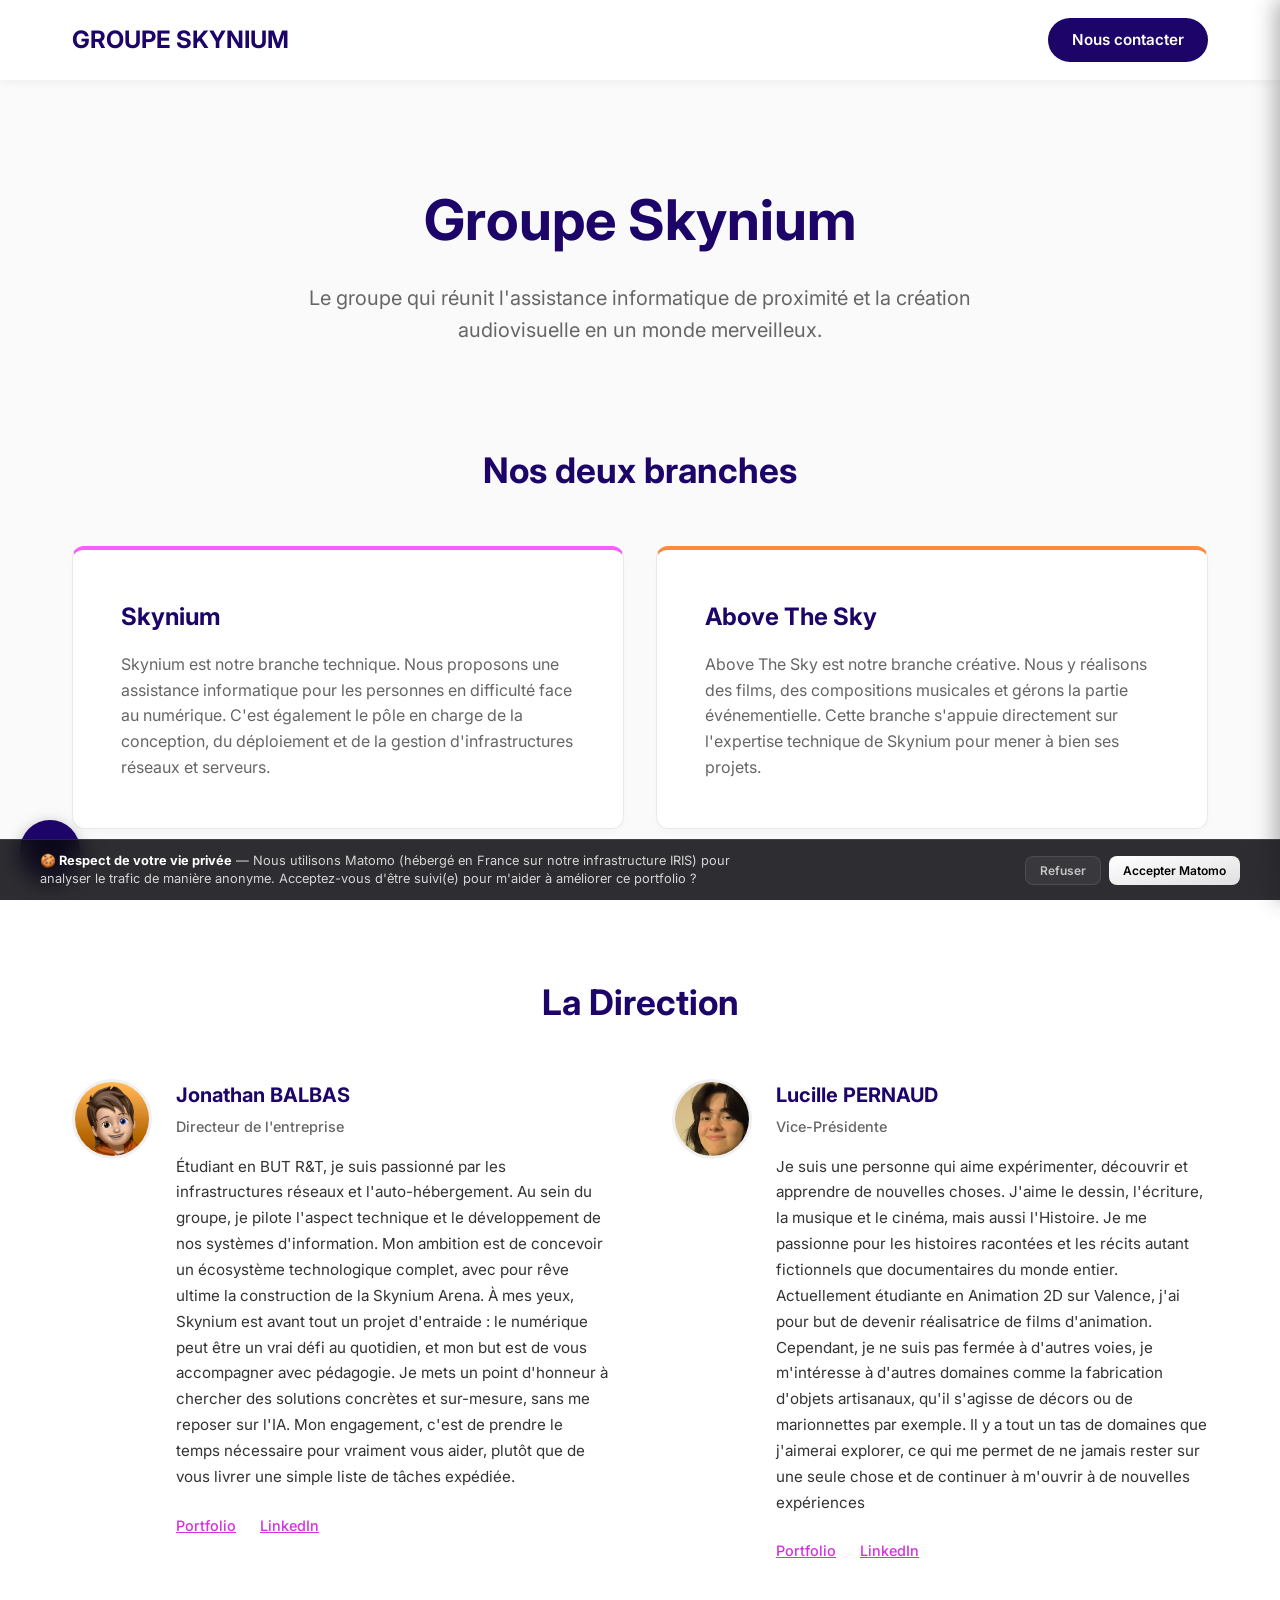
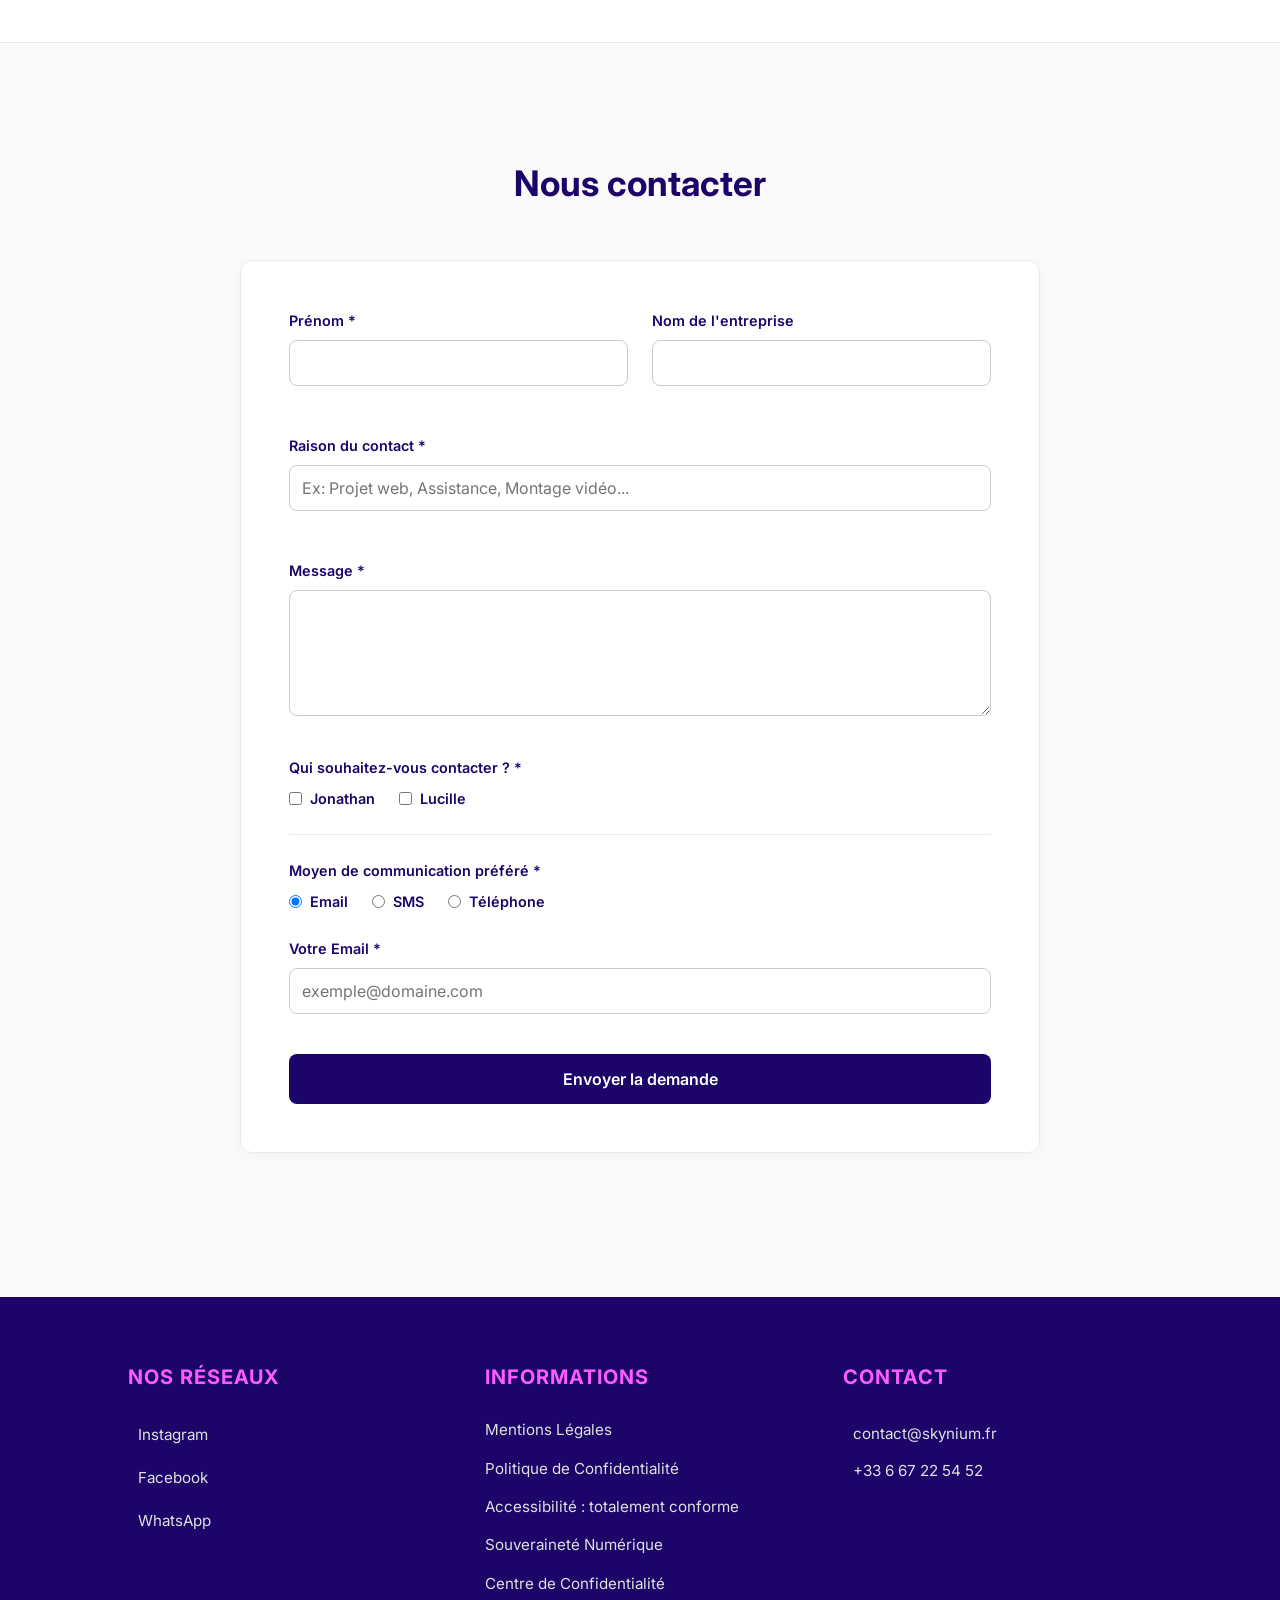
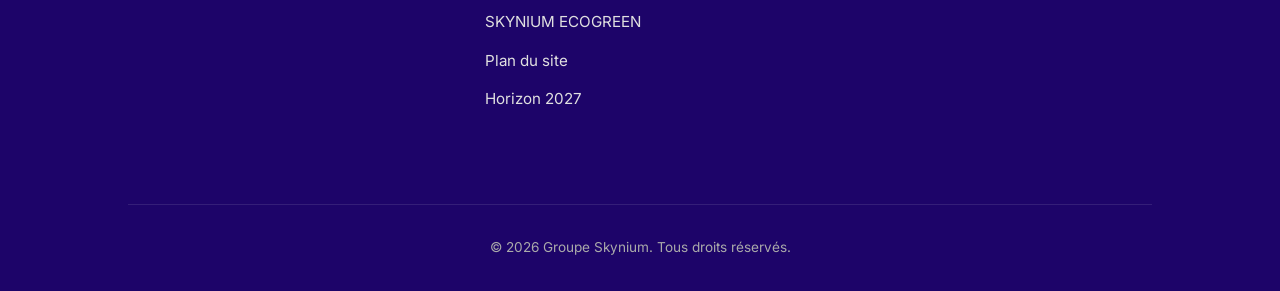
==== commit 3bc44e47: "Correction du portfolio de Lucille" ====
--- a/index.html
+++ b/index.html
@@ -383,7 +383,7 @@
                             <h4>Vice-Présidente</h4>
                             <p>Je suis une personne qui aime expérimenter, découvrir et apprendre de nouvelles choses. J'aime le dessin, l'écriture, la musique et le cinéma, mais aussi l'Histoire. Je me passionne pour les histoires racontées et les récits autant fictionnels que documentaires du monde entier. Actuellement étudiante en Animation 2D sur Valence, j'ai pour but de devenir réalisatrice de films d'animation. Cependant, je ne suis pas fermée à d'autres voies, je m'intéresse à d'autres domaines comme la fabrication d'objets artisanaux, qu'il s'agisse de décors ou de marionnettes par exemple. Il y a tout un tas de domaines que j'aimerai explorer, ce qui me permet de ne jamais rester sur une seule chose et de continuer à m'ouvrir à de nouvelles expériences</p>
                             <div class="social-links">
-                                <a href="https://lucille-pernaud.groupe-skynium.com" target="_blank">Portfolio</a>
+                                <a href="http://lucille-pernaud.groupe-skynium.com" target="_blank">Portfolio</a>
                                 <a href="https://www.linkedin.com/in/lucille-pernaud-234b163b6/" target="_blank">LinkedIn</a>
                             </div>
                         </div>
--- a/ressources/style.css
+++ b/ressources/style.css
@@ -1,836 +1,295 @@
 /* =================================================== */
-/* 1. CONFIGURATION GLOBALE ET VARIABLES DE COULEUR   */
-/* =================================================== */
-
+/* 1. CONFIGURATION GLOBALE ET VARIABLES              */
+/* =================================================== */
 :root {
-    /* Ta palette de couleurs */
-    --primary: #1D0469;     /* Dominante (bleu/violet foncé) */
-    --secondary: #FA5DFF;   /* Secondaire (rose vif) */
-    --tertiary: #FF8A3F;    /* Tertiaire (orange) */
+    /* Palette principale */
+    --primary: #1D0469;
+    --secondary: #FA5DFF;
+    --tertiary: #FF8A3F;
     
-    /* NOUVELLES VARIABLES pour contraste texte */
-    --secondary-dark: #D830E0; /* Rose plus foncé pour texte (ratio 4.52:1 ✅) */
-    --tertiary-dark: #E67A2E; /* Orange plus foncé si besoin */
-    
-    /* Couleurs neutres */
-    --bg-color: #FAFAFA;    /* Fond "blanc cassé" */
-    --text-color: #333333; /* Texte principal (plus doux que le noir pur) */
-    --white: #FFFFFF;
+    /* Couleurs neutres et contrastes */
+    --secondary-dark: #D830E0;
+    --bg-color: #FAFAFA;
+    --surface: #FFFFFF;
+    --text-dark: #333333;
+    --text-light: #666666;
+    --border: #EAEAEA;
     
     /* Variables de style */
-    --border-radius: 8px;   /* Bords arrondis */
-    --transition-speed: 0.3s; /* Vitesse d'animation fluide */
-    --container-width: 1200px;
-}
-
-/* Réinitialisation de base pour un style cohérent */
+    --border-radius: 8px;
+    --transition: 0.3s ease;
+}
+
 * {
     margin: 0;
     padding: 0;
-    box-sizing: border-box; /* Calcule les bordures et paddings dans la largeur totale */
-}
-
-/* Style de base du corps de la page */
+    box-sizing: border-box;
+    font-family: 'Inter', -apple-system, sans-serif;
+}
+
+html {
+    scroll-behavior: smooth;
+}
+
 body {
-    font-family: -apple-system, BlinkMacSystemFont, "Segoe UI", Roboto, Helvetica, Arial, sans-serif;
     background-color: var(--bg-color);
-    color: var(--text-color);
+    color: var(--text-dark);
     line-height: 1.6;
 }
 
 a {
-    color: var(--secondary-dark); /* Liens par défaut en rose foncé */
+    color: var(--primary);
     text-decoration: none;
-    transition: color var(--transition-speed) ease;
+    transition: color var(--transition);
 }
 
 a:hover {
-    color: var(--tertiary); /* Au survol, on passe à l'orange */
-}
-
-ul {
-    list-style: none;
-}
-
-/* Utilitaires globaux */
+    color: var(--secondary);
+}
+
 .container {
-    max-width: var(--container-width);
+    max-width: 1200px;
     margin: 0 auto;
-    width: 100%;
-}
-
-/* =================================================== */
-/* 2. BANDEAU / HEADER                                 */
-/* =================================================== */
-
+    padding: 0 2rem;
+}
+
+/* =================================================== */
+/* 2. HEADER ET NAVIGATION                            */
+/* =================================================== */
 header {
-    display: flex; /* Aligne le logo/nom et la nav horizontalement */
-    justify-content: space-between; /* Pousse les éléments aux extrémités */
-    align-items: center; /* Centre verticalement */
-    padding: 1.5rem 5%; /* Marge intérieure (haut/bas | gauche/droite) */
-    background-color: var(--white);
-    box-shadow: 0 2px 10px rgba(0, 0, 0, 0.1);
-    position: sticky; /* Le header reste en haut quand on défile */
+    background-color: var(--surface);
+    box-shadow: 0 2px 10px rgba(0, 0, 0, 0.05);
+    position: sticky;
     top: 0;
     z-index: 100;
 }
 
-/* Logo et Nom */
-header > div {
-    display: flex;
-    align-items: center;
-}
-
-header img {
-    height: 50px; /* Taille du logo */
-    margin-right: 15px;
-}
-
-header p {
-    font-size: 1.75rem;
-    font-weight: 700;
-    color: var(--primary);
-}
-
-/* =================================================== */
-/* 3. NAVIGATION PRINCIPALE                          */
-/* =================================================== */
-
-nav > ul {
-    display: flex; /* Met les boutons du menu en ligne */
-}
-
-nav > ul > li {
-    margin-left: 20px; /* Espace entre les boutons */
-    position: relative; /* Nécessaire pour le menu déroulant */
-}
-
-nav > ul > li > a {
-    font-size: 1rem;
-    font-weight: 500;
-    color: var(--primary);
-    padding: 10px 15px;
-    border-radius: var(--border-radius);
-    transition: background-color var(--transition-speed) ease, color var(--transition-speed) ease;
-}
-
-/* Animation au survol des liens du menu */
-nav > ul > li > a:hover {
-    background-color: var(--secondary);
-    color: var(--white);
-}
-
-/* --- Menu déroulant "Partenaires" --- */
-
-nav ul li ul {
-    /* Caché par défaut */
-    visibility: hidden;
-    opacity: 0;
-    transform: translateY(10px); /* Léger décalage pour l'animation */
-    
-    position: absolute; /* Sort du flux normal */
-    top: 100%; /* Se place juste en dessous du parent */
-    left: 0;
-    background-color: var(--white);
-    border-radius: var(--border-radius);
-    box-shadow: 0 4px 12px rgba(0, 0, 0, 0.1);
-    min-width: 250px; /* Largeur minimale */
-    padding: 10px 0;
-    transition: all var(--transition-speed) ease-in-out;
-}
-
-nav ul li ul li a {
-    display: block; /* Prend toute la largeur */
-    padding: 10px 20px;
-    color: var(--primary);
-    transition: background-color var(--transition-speed) ease;
-}
-
-nav ul li ul li a:hover {
-    background-color: var(--bg-color); /* Léger fond au survol */
-}
-
-/* L'animation : au survol du <li> parent, on montre le <ul> enfant */
-nav > ul > li:hover > ul {
-    visibility: visible;
-    opacity: 1;
-    transform: translateY(0);
-}
-
-#mobile-menu-icon {
-    display: none; /* Caché sur ordinateur */
-    font-size: 1.5rem; /* Taille de l'icône */
-    color: var(--primary);
-    cursor: pointer; /* Montre que c'est cliquable */
-    padding: 10px;
-}
-
-/* =================================================== */
-/* 4. CONTENU PRINCIPAL (ACCUEIL)                      */
-/* =================================================== */
-
-main {
-    max-width: var(--container-width); /* Limite la largeur du contenu */
-    margin: 4rem auto; /* Centre le contenu et ajoute de l'espace en haut/bas */
-    padding: 0 5%;
-}
-
-main h1 {
-    font-size: 3rem;
-    color: var(--primary);
-    margin-bottom: 1rem;
-}
-
-main h2 {
-    font-size: 2rem;
-    color: var(--tertiary); /* Couleur tertiaire pour le h2 */
-    margin-bottom: 1.5rem;
-}
-
-main p {
-    font-size: 1.1rem;
-    margin-bottom: 1.5rem;
-}
-
-/* =================================================== */
-/* 6. PIED DE PAGE / FOOTER                            */
-/* =================================================== */
-
-footer {
-    background-color: var(--primary);
-    color: var(--white);
-    padding: 3rem 5%;
-    margin-top: auto;
-    display: flex;
-    justify-content: space-between;
-    flex-wrap: wrap;
-    gap: 2rem;
-}
-
-footer div {
-    min-width: 200px;
-    flex: 1;
-}
-
-footer h3 {
-    font-size: 1.25rem;
-    color: var(--secondary);
-    margin-bottom: 1rem;
-    text-transform: uppercase;
-    letter-spacing: 1px;
-}
-
-footer p {
-    margin-bottom: 0.5rem;
-    font-size: 0.95rem;
-    color: #e0e0e0;
-}
-
-footer ul {
-    list-style: none;
-    padding: 0;
-}
-
-footer ul li {
-    margin-bottom: 0.5rem;
-}
-
-footer a {
-    color: #e0e0e0 !important; /* Force la couleur blanche */
-    font-size: 0.95rem;
-    text-decoration: none;
-    transition: color 0.3s ease;
-}
-
-footer a:hover {
-    color: var(--secondary) !important; /* Rose au survol */
-    text-decoration: underline;
-}
-
-footer nav ul {
-    display: flex !important;       
-    flex-direction: column !important; 
-    gap: 0.5rem !important;         
-    margin: 0 !important;           
-}
-
-footer nav ul li a {
-    background-color: transparent !important; 
-    padding: 0 !important;          
-    border-radius: 0 !important;    
-    display: inline-flex !important; 
-    align-items: center;            
-    gap: 10px;                      
-    width: auto !important;
-    height: auto !important;
-}
-
-footer nav ul li a:hover {
-    background-color: transparent !important; 
-    color: var(--secondary) !important;       
-    box-shadow: none !important;              
-}
-
-.footer-bottom {
-    width: 100%;
-    text-align: center;
-    margin-top: 2rem;
-    padding-top: 1rem;
-    border-top: 1px solid rgba(255,255,255,0.1);
-    font-size: 0.8rem;
-    color: #aaa;
-}
-
-/* Mobile : Les colonnes passent en vertical */
-@media (max-width: 768px) {
-    footer {
-        flex-direction: column;
-        text-align: center;
-    }
-    
-    footer div {
-        min-width: 100%;
-    }
-}
-
-/* =================================================== */
-/* 7. SECTION RESPONSIVE (LA NOUVELLE PARTIE)          */
-/* =================================================== */
-
-@media (max-width: 768px) {
-
-    header { padding: 1rem 5%; }
-    header img { height: 40px; }
-    header p { font-size: 1.5rem; }
-
-    nav > ul#main-nav {
-        display: none; 
-        position: absolute;
-        top: 100%; 
-        left: 0;
-        right: 0;
-        background-color: var(--white);
-        box-shadow: 0 10px 10px rgba(0, 0, 0, 0.05);
-        flex-direction: column; 
-        width: 100%;
-    }
-
-    nav > ul#main-nav.open { display: flex; }
-    nav > ul > li { margin-left: 0; }
-    nav > ul > li > a {
-        display: block; 
-        padding: 1.25rem; 
-        text-align: center;
-        border-bottom: 1px solid var(--bg-color);
-    }
-    
-    #mobile-menu-icon { display: block; }
-
-    nav ul li ul {
-        visibility: visible;
-        opacity: 1;
-        position: relative; 
-        transform: none;
-        box-shadow: none;
-        background-color: rgba(0,0,0, 0.03); 
-        padding: 0;
-    }
-    
-    nav ul li ul li a { padding-left: 3rem; font-size: 0.9rem; }
-    nav > ul > li:hover > ul { transform: none; }
-
-    main { margin-top: 2rem; }
-    main h1 { font-size: 2.2rem; }
-    main h2 { font-size: 1.5rem; }
-    
-    footer { justify-content: flex-start; text-align: center; }
-    footer div { min-width: 100%; }
-    .legal-page h1 { display: block; border: none; }
-}
-
-/* --- BOUTON CONNEXION HEADER --- */
-.header-auth-btn {
-    display: inline-flex;
-    align-items: center;
-    gap: 8px;
-    background-color: var(--primary) !important;
-    color: var(--white) !important;
-    padding: 8px 20px !important;
-    border-radius: 50px !important;
-    font-weight: 600 !important;
-    font-size: 0.95rem !important;
-    border: 2px solid transparent !important;
-    margin-left: 10px;
-}
-
-.header-auth-btn:hover {
-    background-color: var(--secondary) !important;
-    transform: translateY(-2px);
-    box-shadow: 0 4px 10px rgba(0,0,0,0.15);
-}
-
-.header-auth-btn.connected {
-    background-color: var(--white) !important;
-    color: var(--primary) !important;
-    border: 2px solid var(--primary) !important;
-}
-
-.header-auth-btn.connected:hover {
-    background-color: var(--primary) !important;
-    color: var(--white) !important;
-}
-
-/* =================================================== */
-/* 8. STYLE SPECIFIQUE PAGE ASSISTANCE                 */
-/* =================================================== */
-
-.assistance-cards-container {
-    display: flex;
-    justify-content: center;
-    gap: 2rem;
-    flex-wrap: wrap; 
-    margin-bottom: 4rem;
-}
-
-.support-card {
-    background-color: var(--white);
-    border-radius: var(--border-radius);
-    padding: 2.5rem 2rem;
-    width: 320px; 
-    text-align: center;
-    box-shadow: 0 4px 6px rgba(0,0,0,0.05); 
-    border: 1px solid rgba(0,0,0,0.05);
-    transition: transform 0.3s ease, box-shadow 0.3s ease;
-    display: flex;
-    flex-direction: column;
+header nav {
+    display: flex;
     justify-content: space-between;
     align-items: center;
-}
-
-.support-card:hover {
-    transform: translateY(-5px); 
-    box-shadow: 0 10px 20px rgba(0,0,0,0.1);
-}
-
-.support-card.featured {
-    border: 2px solid var(--secondary); 
-    transform: scale(1.05); 
-}
-
-.support-card.featured:hover { transform: scale(1.05) translateY(-5px); }
-.card-icon { font-size: 3rem; color: var(--primary); margin-bottom: 1.5rem; }
-.support-card h3 { color: var(--primary); margin-bottom: 1rem; font-size: 1.5rem; }
-.support-card p { color: var(--text-color); font-size: 1rem; margin-bottom: 2rem; line-height: 1.5; }
-
-.btn-card {
-    padding: 12px 30px;
+    height: 80px;
+}
+
+.logo {
+    font-size: 1.5rem;
+    font-weight: 700;
+    color: var(--primary);
+}
+
+/* Le bouton "Nous contacter" réparé */
+.btn-nav {
+    background-color: var(--primary);
+    color: var(--surface) !important;
+    padding: 10px 24px;
     border-radius: 50px;
     font-weight: 600;
-    cursor: pointer;
-    font-size: 1rem;
+    font-size: 0.95rem;
+    transition: background-color var(--transition), transform 0.2s ease;
     display: inline-block;
-    width: 100%;
-    transition: all 0.3s ease;
-}
-
-.btn-fill { background-color: var(--secondary); color: white; border: none; }
-.btn-fill:hover { background-color: var(--tertiary); }
-.btn-outline { background-color: transparent; border: 2px solid var(--primary); color: var(--primary); }
-.btn-outline:hover { background-color: var(--primary); color: white; }
-
-.tally-section {
-    background-color: var(--white);
-    padding: 3rem;
-    border-radius: var(--border-radius);
-    box-shadow: 0 4px 6px rgba(0,0,0,0.05);
-    text-align: center;
-}
-
-.tally-section h2 { color: var(--primary); margin-bottom: 0.5rem; }
-
-@media (max-width: 768px) {
-    .support-card { width: 100%; }
-    .support-card.featured { transform: scale(1); }
-    .tally-section { padding: 1.5rem; }
-}
-
-/* =================================================== */
-/* 9. SECTION RESEAUX SOCIAUX (GRID)                   */
-/* =================================================== */
-
-.social-contact-section {
-    text-align: center;
-    margin: 4rem auto;
-    padding: 0 5%;
-    max-width: 1000px;
-}
-
-.social-contact-section h2 { font-size: 2rem; color: var(--primary); margin-bottom: 0.5rem; }
-.social-contact-section p { color: #666; margin-bottom: 2rem; }
-
-.social-grid {
-    display: grid;
-    grid-template-columns: repeat(auto-fit, minmax(250px, 1fr)); 
-    gap: 20px;
-}
-
-.social-btn {
-    display: flex;
-    align-items: center;
-    justify-content: center;
-    gap: 10px;
-    padding: 20px;
-    border: 2px solid var(--primary); 
-    border-radius: 8px; 
-    color: var(--primary);
-    font-size: 1.1rem;
-    font-weight: 600;
-    transition: all 0.3s ease;
-    text-decoration: none;
-    position: relative;
-    background-color: var(--white);
-}
-
-.social-btn i { font-size: 1.5rem; }
-.social-btn:hover {
-    background-color: var(--primary);
-    color: var(--white);
-    transform: translateY(-3px);
-    box-shadow: 0 5px 15px rgba(29, 4, 105, 0.2);
-}
-
-.whatsapp-priority {
-    background-color: var(--primary); 
-    color: var(--white);
-    border-color: var(--primary);
-    grid-column: span 1; 
-    box-shadow: 0 4px 15px rgba(29, 4, 105, 0.3);
-}
-
-.whatsapp-priority:hover { background-color: #25D366; border-color: #25D366; transform: scale(1.05); }
-
-.whatsapp-priority .badge {
-    position: absolute;
-    top: -12px;
-    right: -10px;
-    background-color: var(--secondary); 
-    color: white;
-    font-size: 0.7rem;
-    padding: 4px 10px;
-    border-radius: 20px;
-    text-transform: uppercase;
-    font-weight: bold;
-    box-shadow: 0 2px 5px rgba(0,0,0,0.2);
-}
-
-@media (max-width: 768px) {
-    .social-grid { grid-template-columns: 1fr; }
-    .whatsapp-priority { order: -1; padding: 25px; }
-}
-
-/* =================================================== */
-/* 10. PAGES LÉGALES (Mentions, Politique)    */
-/* =================================================== */
-
-.legal-page h1 {
-    text-align: center;
-    margin-bottom: 3rem;
-    border-bottom: 2px solid var(--secondary);
-    padding-bottom: 1rem;
-    display: inline-block;
-}
-
-.legal-page h2 {
-    margin-top: 2.5rem;
-    font-size: 1.5rem;
-    color: var(--primary);
-    border-left: 4px solid var(--secondary);
-    padding-left: 1rem;
-}
-
-.legal-page p, .legal-page ul { margin-bottom: 1rem; color: #444; text-align: justify; }
-.legal-page ul { list-style: disc; padding-left: 2rem; }
-
-/* =================================================== */
-/* AJOUTS ACCESSIBILITÉ                                */
-/* =================================================== */
-
-.sr-only {
-    position: absolute; width: 1px; height: 1px; padding: 0; margin: -1px; overflow: hidden; clip: rect(0, 0, 0, 0); white-space: nowrap; border: 0;
-}
-
-.sr-only:focus {
-    position: static; width: auto; height: auto; margin: 0; overflow: visible; clip: auto; white-space: normal;
-}
-
-.skip-link {
-    position: absolute; top: -100px; left: 10px; z-index: 9999; padding: 12px 20px; background-color: var(--primary); color: var(--white); font-weight: 700; border-radius: var(--border-radius); text-decoration: none; box-shadow: 0 4px 15px rgba(0,0,0,0.3); transition: top 0.3s ease;
-}
-
-.skip-link:focus { top: 10px; }
-
-*:focus { outline: 3px solid var(--tertiary); outline-offset: 2px; }
-
-#accessibility-button {
-    position: fixed; bottom: 20px; left: 20px; z-index: 10000; width: 60px; height: 60px; background-color: var(--primary); color: var(--white); border: none; border-radius: 50%; font-size: 1.8rem; cursor: pointer; box-shadow: 0 4px 15px rgba(0,0,0,0.3); transition: all 0.3s ease; display: flex; align-items: center; justify-content: center;
-}
-
-#accessibility-button:hover, #accessibility-button:focus { background-color: var(--secondary); transform: scale(1.1); }
-
-#accessibility-panel {
-    position: fixed; top: 0; right: -400px; width: 400px; height: 100vh; background-color: var(--white); box-shadow: -5px 0 20px rgba(0,0,0,0.3); z-index: 10001; overflow-y: auto; transition: right 0.4s ease; padding: 20px;
-}
-
-#accessibility-panel.open { right: 0; }
-#accessibility-panel .close-btn { position: absolute; top: 15px; right: 15px; background: none; border: none; font-size: 2rem; cursor: pointer; color: var(--text-color); }
-#accessibility-panel h2 { color: var(--primary); margin-bottom: 1.5rem; border-bottom: 2px solid var(--secondary); padding-bottom: 0.5rem; }
-.accessibility-section { margin-bottom: 2rem; }
-.accessibility-section h3 { font-size: 1.1rem; color: var(--secondary-dark); margin-bottom: 1rem; font-weight: 600; }
-.accessibility-option { display: flex; align-items: center; justify-content: space-between; padding: 12px; margin-bottom: 10px; background-color: var(--bg-color); border-radius: var(--border-radius); border: 2px solid transparent; cursor: pointer; transition: all 0.3s ease; }
-.accessibility-option:hover, .accessibility-option:focus { border-color: var(--secondary); background-color: #f0f0f0; }
-.accessibility-option.active { border-color: var(--tertiary); background-color: #fff4e6; }
-.toggle-switch { position: relative; width: 50px; height: 24px; background-color: #ccc; border-radius: 20px; transition: background-color 0.3s; }
-.toggle-switch.active { background-color: var(--secondary); }
-.toggle-switch::after { content: ''; position: absolute; top: 2px; left: 2px; width: 20px; height: 20px; background-color: white; border-radius: 50%; transition: transform 0.3s; }
-.toggle-switch.active::after { transform: translateX(26px); }
-.slider-container { display: flex; align-items: center; gap: 10px; margin-top: 10px; }
-.slider-container input[type="range"] { flex: 1; height: 8px; border-radius: 5px; background: linear-gradient(to right, var(--secondary) 0%, var(--tertiary) 100%); outline: none; }
-.slider-container input[type="range"]::-webkit-slider-thumb { width: 20px; height: 20px; border-radius: 50%; background: var(--primary); cursor: pointer; }
-.slider-container span { min-width: 40px; text-align: center; font-weight: 600; color: var(--primary); }
-
-body.high-contrast { --primary: #000000; --secondary-dark: #B800C7; --tertiary-dark: #CC6600; --bg-color: #FFFFFF; --text-color: #000000; }
-body.high-contrast a, body.high-contrast button { text-decoration: underline; font-weight: 700; }
-body.dark-mode { --bg-color: #1a1a1a; --text-color: #FFFFFF; --white: #2a2a2a; }
-body.dark-mode header, body.dark-mode footer { background-color: #0a0a0a; }
-body.screen-reader-mode *:focus { outline: 5px solid yellow !important; outline-offset: 3px; }
-
-@font-face { font-family: 'OpenDyslexic'; src: url('/ressources/fonts/OpenDyslexic-Regular.otf') format('opentype'); font-weight: normal; font-style: normal; font-display: swap; }
-body.dyslexia-font { font-family: 'OpenDyslexic', 'Comic Sans MS', sans-serif; }
-body.highlight-headings h1, body.highlight-headings h2, body.highlight-headings h3 { background-color: yellow; padding: 5px; color: #000; }
-body.highlight-links a { background-color: #FFFF99 !important; color: #000000 !important; text-decoration: underline !important; padding: 0 5px !important; box-shadow: none !important; }
-body.big-cursor-dark, body.big-cursor-light { cursor: url('data:image/svg+xml;utf8,<svg xmlns="http://www.w3.org/2000/svg" width="40" height="40"><circle cx="20" cy="20" r="18" fill="black" stroke="white" stroke-width="2"/></svg>') 20 20, auto; }
-body.big-cursor-light { cursor: url('data:image/svg+xml;utf8,<svg xmlns="http://www.w3.org/2000/svg" width="40" height="40"><circle cx="20" cy="20" r="18" fill="white" stroke="black" stroke-width="2"/></svg>') 20 20, auto; }
-
-@media (max-width: 768px) {
-    #accessibility-panel { width: 100%; right: -100%; }
-    #accessibility-button { width: 50px; height: 50px; font-size: 1.5rem; bottom: 15px; left: 15px; }
-}
-
-body.monochrome { filter: grayscale(100%); }
-body.high-saturation { filter: saturate(200%); }
-body.low-saturation { filter: saturate(50%); }
-body.epilepsy-safe { filter: brightness(0.9) contrast(0.9); animation: none !important; }
-body.epilepsy-safe * { animation: none !important; transition: none !important; }
-body.visually-impaired { filter: contrast(1.2) brightness(1.1); }
-body.visually-impaired * { font-weight: 500 !important; }
-body.adhd-friendly { filter: saturate(80%); }
-body.adhd-friendly img, body.adhd-friendly video { opacity: 0.7; }
-body.cognitive-disability * { font-family: Arial, sans-serif !important; line-height: 1.8 !important; }
-body.highlight-cursor { cursor: url('data:image/svg+xml;utf8,<svg xmlns="http://www.w3.org/2000/svg" width="40" height="40"><circle cx="20" cy="20" r="18" fill="none" stroke="yellow" stroke-width="4"/></svg>') 20 20, auto; }
-.accessibility-status { background-color: rgba(29, 4, 105, 0.1); border-left: 4px solid var(--secondary); padding: 12px 15px; margin-bottom: 20px; border-radius: 6px; }
-.accessibility-status p { margin: 0; font-size: 0.95rem; color: var(--text-color); }
-.accessibility-status strong { color: var(--primary); }
-#active-modes-count { color: var(--secondary-dark); font-weight: bold; }
-
-/* =================================================== */
-/* 10. PAGE TÉMOIGNAGES                                */
-/* =================================================== */
-
-.testimonials-hero { text-align: center; padding: 3rem 1rem; margin-bottom: 2rem; background-color: var(--white); border-radius: var(--border-radius); box-shadow: 0 4px 10px rgba(0,0,0,0.05); }
-.testimonials-hero h1 { color: var(--primary); margin-bottom: 1rem; }
-.testimonials-hero p { color: #666; margin-bottom: 2rem; max-width: 600px; margin-left: auto; margin-right: auto; }
-.testimonials-grid { display: grid; grid-template-columns: repeat(auto-fit, minmax(320px, 1fr)); gap: 2rem; padding-bottom: 4rem; }
-.testimonial-card { background: var(--white); border-radius: 12px; padding: 2rem; box-shadow: 0 5px 15px rgba(0, 0, 0, 0.05); transition: transform var(--transition-speed) ease; border: 1px solid var(--border-color); display: flex; flex-direction: column; }
-.testimonial-card:hover { transform: translateY(-5px); box-shadow: 0 10px 25px rgba(0, 0, 0, 0.1); border-color: var(--secondary); }
-.testimonial-header { display: flex; align-items: flex-start; gap: 1rem; margin-bottom: 1rem; }
-.testimonial-header img { width: 50px; height: 50px; border-radius: 50%; object-fit: cover; border: 2px solid var(--bg-color); }
-.testimonial-info h3 { font-size: 1.1rem; color: var(--primary); margin: 0 0 0.2rem 0; }
-.testimonial-info .role { display: block; font-size: 0.85rem; color: #888; margin-bottom: 0.5rem; }
-.service-tags { display: flex; flex-wrap: wrap; gap: 0.4rem; }
-.service-badge { font-size: 0.7rem; font-weight: 600; padding: 3px 8px; border-radius: 50px; text-transform: uppercase; letter-spacing: 0.5px; }
-.service-badge.skynium { background-color: rgba(29, 4, 105, 0.1); color: var(--primary); border: 1px solid var(--primary); }
-.service-badge.ats { background-color: rgba(255, 138, 63, 0.1); color: var(--tertiary); border: 1px solid var(--tertiary); }
-.stars { color: #FFC107; font-size: 0.9rem; margin-bottom: 1rem; }
-.testimonial-text { font-style: italic; color: #444; line-height: 1.6; flex-grow: 1; }
-.testimonial-date { display: block; margin-top: 1rem; font-size: 0.8rem; color: #aaa; text-align: right; }
-
-
-/* =================================================== */
-/* 11. PAGE GROUPE SKYNIUM (ACCUEIL)                   */
-/* =================================================== */
-
-/* Section Héros */
+}
+
+.btn-nav:hover {
+    background-color: var(--secondary);
+    transform: translateY(-2px);
+}
+
+/* =================================================== */
+/* 3. HERO SECTION ET BRANCHES                        */
+/* =================================================== */
 .hero {
     text-align: center;
-    padding: 4rem 0;
-}
+    padding: 6rem 0 4rem;
+}
+
 .hero h1 {
     font-size: 3.5rem;
     color: var(--primary);
     margin-bottom: 1rem;
     font-weight: 700;
 }
+
 .hero p {
     font-size: 1.25rem;
-    color: var(--text-color);
+    color: var(--text-light);
     max-width: 700px;
     margin: 0 auto 2rem;
 }
 
-/* Section Branches */
 .section-title {
     text-align: center;
-    font-size: 2rem;
+    font-size: 2.2rem;
     color: var(--primary);
     margin-bottom: 3rem;
-}
+    font-weight: 700;
+}
+
 .branches-grid {
     display: grid;
     grid-template-columns: repeat(auto-fit, minmax(300px, 1fr));
     gap: 2rem;
     margin-bottom: 4rem;
 }
+
 .card {
-    background-color: var(--white);
-    border: 1px solid rgba(0,0,0,0.05);
-    border-radius: var(--border-radius);
-    padding: 3rem 2rem;
+    background-color: var(--surface);
+    border: 1px solid var(--border);
+    border-radius: 12px;
+    padding: 3rem;
     box-shadow: 0 4px 6px rgba(0,0,0,0.02);
-    transition: transform var(--transition-speed), box-shadow var(--transition-speed);
+    transition: transform var(--transition);
     border-top: 4px solid var(--primary);
 }
+
 .card:hover {
     transform: translateY(-5px);
     box-shadow: 0 10px 20px rgba(0,0,0,0.05);
 }
+
 .card.skynium { border-top-color: var(--secondary); }
 .card.ats { border-top-color: var(--tertiary); }
+
 .card h3 {
     font-size: 1.5rem;
     color: var(--primary);
     margin-bottom: 1rem;
 }
+
 .card p {
-    color: #666;
-    margin-bottom: 0;
-    font-size: 1rem;
-}
-
-/* Section Direction / Profils */
+    color: var(--text-light);
+}
+
+/* =================================================== */
+/* 4. LA DIRECTION (PROFILS)                          */
+/* =================================================== */
 .team-section {
-    background-color: var(--white);
-    padding: 4rem 2rem;
-    border-radius: var(--border-radius);
-    border: 1px solid rgba(0,0,0,0.05);
-    margin: 4rem 0;
-    box-shadow: 0 4px 6px rgba(0,0,0,0.02);
-}
+    background-color: var(--surface);
+    padding: 5rem 0;
+    border-top: 1px solid var(--border);
+    border-bottom: 1px solid var(--border);
+    margin: 2rem 0;
+}
+
 .team-grid {
     display: grid;
-    grid-template-columns: repeat(auto-fit, minmax(350px, 1fr));
-    gap: 3rem;
-}
+    grid-template-columns: repeat(auto-fit, minmax(400px, 1fr));
+    gap: 4rem;
+}
+
 .profile {
     display: flex;
     gap: 1.5rem;
     align-items: flex-start;
 }
+
+/* Images de profil rondes et ajustées */
 .avatar {
     width: 80px;
     height: 80px;
-    background-color: var(--bg-color);
     border-radius: 50%;
-    display: flex;
-    align-items: center;
-    justify-content: center;
     flex-shrink: 0;
-    border: 2px solid rgba(0,0,0,0.05);
-    overflow: hidden; /* Parfait pour rogner les images en rond */
-}
+    overflow: hidden; /* Coupe l'image en rond parfait */
+    border: 3px solid #f0f0f0;
+}
+
 .avatar img {
     width: 100%;
     height: 100%;
-    object-fit: cover; /* Conserve les proportions sans écraser */
-}
+    object-fit: cover; /* Maintient les proportions */
+}
+
 .profile-info h3 {
     font-size: 1.25rem;
     color: var(--primary);
     margin-bottom: 0.25rem;
 }
+
 .profile-info h4 {
     font-size: 0.9rem;
-    color: #666;
+    color: var(--text-light);
     font-weight: 500;
     margin-bottom: 1rem;
 }
+
 .profile-info p {
-    color: var(--text-color);
-    margin-bottom: 1rem;
+    color: var(--text-dark);
+    margin-bottom: 1.5rem;
     font-size: 0.95rem;
-}
+    line-height: 1.7;
+}
+
 .social-links {
     display: flex;
-    gap: 1rem;
-}
+    gap: 1.5rem;
+}
+
 .social-links a {
     font-size: 0.9rem;
     font-weight: 500;
     text-decoration: underline;
-}
-
-/* Section Contact / Formulaire */
+    color: var(--secondary-dark);
+}
+
+/* =================================================== */
+/* 5. FORMULAIRE DE CONTACT                           */
+/* =================================================== */
 .contact-section {
-    padding: 2rem 0 5rem;
-}
+    padding: 5rem 0;
+}
+
 .contact-form {
-    background-color: var(--white);
+    background-color: var(--surface);
     padding: 3rem;
-    border-radius: var(--border-radius);
-    border: 1px solid rgba(0,0,0,0.05);
+    border-radius: 12px;
+    border: 1px solid var(--border);
     box-shadow: 0 4px 15px rgba(0,0,0,0.03);
     max-width: 800px;
     margin: 0 auto;
 }
+
 .form-grid {
     display: grid;
     grid-template-columns: 1fr 1fr;
     gap: 1.5rem;
 }
+
 .form-group {
     display: flex;
     flex-direction: column;
     gap: 0.5rem;
     margin-bottom: 1.5rem;
 }
+
 .form-group.full { grid-column: 1 / -1; }
+
 .form-group label {
     font-size: 0.9rem;
     font-weight: 600;
     color: var(--primary);
 }
-.form-group input[type="text"], 
-.form-group input[type="email"], 
-.form-group input[type="tel"], 
+
+.form-group input, 
 .form-group textarea {
     padding: 12px;
     border: 1px solid #CCC;
-    border-radius: 6px;
+    border-radius: 8px;
     font-size: 1rem;
-    background-color: var(--white);
-    color: var(--text-color);
-    font-family: inherit;
-    transition: border-color var(--transition-speed);
-}
+    transition: border-color var(--transition);
+    background-color: var(--surface);
+}
+
 .form-group input:focus, 
 .form-group textarea:focus {
     outline: none;
     border-color: var(--primary);
 }
+
 .checkbox-group, .radio-group {
     display: flex;
     gap: 1.5rem;
     flex-wrap: wrap;
 }
+
 .checkbox-item, .radio-item {
     display: flex;
     align-items: center;
@@ -838,25 +297,29 @@
     font-size: 0.95rem;
     cursor: pointer;
 }
+
 .btn-submit {
     background-color: var(--primary);
-    color: var(--white);
+    color: var(--surface);
     border: none;
-    padding: 14px 24px;
+    padding: 15px 24px;
     font-size: 1rem;
     font-weight: 600;
-    border-radius: 6px;
+    border-radius: 8px;
     cursor: pointer;
     width: 100%;
-    transition: background-color var(--transition-speed);
-}
+    transition: background-color var(--transition);
+    margin-top: 1rem;
+}
+
 .btn-submit:hover {
     background-color: var(--secondary);
 }
+
 .status-message {
     margin-top: 1.5rem;
     padding: 1rem;
-    border-radius: 6px;
+    border-radius: 8px;
     text-align: center;
     font-weight: 500;
     display: none;
@@ -864,12 +327,141 @@
 .status-message.success { background-color: #e6f4ea; color: #1e8e3e; border: 1px solid #cce8d6; display: block; }
 .status-message.error { background-color: #fce8e6; color: #d93025; border: 1px solid #fad2cf; display: block; }
 
-/* Responsive de la page d'accueil Skynium (Mobiles) */
+/* =================================================== */
+/* 6. FOOTER CORRIGÉ (Pleine Largeur)                 */
+/* =================================================== */
+/* On écrase le comportement natif de .container pour le footer
+   afin qu'il prenne 100% de la largeur de l'écran 
+*/
+footer.container {
+    max-width: 100%;
+    width: 100%;
+    margin: 0;
+    background-color: var(--primary);
+    color: var(--surface);
+    padding: 4rem 10% 2rem;
+    display: flex;
+    flex-wrap: wrap;
+    justify-content: space-between;
+    gap: 3rem;
+    margin-top: 4rem;
+}
+
+footer div {
+    flex: 1;
+    min-width: 200px;
+}
+
+footer h3 {
+    font-size: 1.25rem;
+    color: var(--secondary);
+    margin-bottom: 1.5rem;
+    text-transform: uppercase;
+    letter-spacing: 1px;
+}
+
+footer p { margin-bottom: 0.5rem; color: #e0e0e0; font-size: 0.95rem; }
+
+footer ul { list-style: none; padding: 0; }
+footer ul li { margin-bottom: 0.8rem; }
+
+footer a {
+    color: #e0e0e0 !important;
+    font-size: 0.95rem;
+    text-decoration: none;
+    transition: color 0.3s ease;
+    display: inline-flex;
+    align-items: center;
+    gap: 10px;
+}
+
+footer a:hover {
+    color: var(--secondary) !important;
+    text-decoration: underline;
+}
+
+.footer-bottom {
+    width: 100%;
+    text-align: center;
+    margin-top: 2rem;
+    padding-top: 2rem;
+    border-top: 1px solid rgba(255,255,255,0.1);
+    font-size: 0.85rem;
+    color: #aaa;
+    flex: 0 0 100%;
+}
+
+/* =================================================== */
+/* 7. ACCESSIBILITÉ (Bouton et Panneau Skynium)       */
+/* =================================================== */
+.skip-link {
+    position: absolute; top: -100px; left: 10px; z-index: 9999; 
+    padding: 12px 20px; background-color: var(--primary); 
+    color: var(--surface); font-weight: 700; border-radius: 8px;
+    box-shadow: 0 4px 15px rgba(0,0,0,0.3); transition: top 0.3s;
+}
+.skip-link:focus { top: 10px; }
+
+*:focus { outline: 3px solid var(--tertiary); outline-offset: 2px; }
+
+#accessibility-button {
+    position: fixed; bottom: 20px; left: 20px; z-index: 10000; 
+    width: 60px; height: 60px; background-color: var(--primary); 
+    color: var(--surface); border: none; border-radius: 50%; 
+    font-size: 1.8rem; cursor: pointer; box-shadow: 0 4px 15px rgba(0,0,0,0.3); 
+    display: flex; align-items: center; justify-content: center;
+}
+#accessibility-button:hover { background-color: var(--secondary); }
+
+#accessibility-panel {
+    position: fixed; top: 0; right: -400px; width: 400px; height: 100vh; 
+    background-color: var(--surface); box-shadow: -5px 0 20px rgba(0,0,0,0.3); 
+    z-index: 10001; overflow-y: auto; transition: right 0.4s ease; padding: 20px;
+}
+#accessibility-panel.open { right: 0; }
+
+.close-btn { position: absolute; top: 15px; right: 15px; background: none; border: none; font-size: 1.5rem; cursor: pointer; color: var(--text-dark); }
+#accessibility-panel h2 { color: var(--primary); margin-bottom: 1.5rem; font-size: 1.5rem; }
+.accessibility-section { margin-bottom: 2rem; }
+.accessibility-section h3 { font-size: 1.1rem; color: var(--secondary-dark); margin-bottom: 1rem; }
+
+.accessibility-option {
+    display: flex; align-items: center; justify-content: space-between; 
+    padding: 12px; margin-bottom: 10px; background-color: var(--bg-color); 
+    border-radius: 8px; cursor: pointer; border: 2px solid transparent;
+}
+.accessibility-option.active { border-color: var(--tertiary); background-color: #fff4e6; }
+.option-desc { font-size: 0.8rem; color: var(--text-light); margin-top: 4px; }
+
+.toggle-switch {
+    position: relative; width: 46px; height: 24px; background-color: #ccc; 
+    border-radius: 20px; transition: 0.3s; flex-shrink: 0;
+}
+.toggle-switch.active { background-color: var(--secondary); }
+.toggle-switch::after {
+    content: ''; position: absolute; top: 2px; left: 2px; width: 20px; height: 20px; 
+    background-color: white; border-radius: 50%; transition: 0.3s;
+}
+.toggle-switch.active::after { transform: translateX(22px); }
+
+/* --- Scripts d'accessibilité --- */
+body.epilepsy-safe { filter: brightness(0.9) contrast(0.9); animation: none !important; }
+body.visually-impaired { filter: contrast(1.2) brightness(1.1); font-weight: 500; }
+body.monochrome { filter: grayscale(100%); }
+body.dyslexia-font { font-family: 'Comic Sans MS', sans-serif !important; }
+body.highlight-links a { background-color: #FFFF99 !important; color: #000 !important; }
+body.highlight-headings h1, body.highlight-headings h2 { background-color: yellow; color: black; }
+
+/* =================================================== */
+/* 8. RESPONSIVE MOBILE                               */
+/* =================================================== */
 @media (max-width: 768px) {
     .hero h1 { font-size: 2.5rem; }
     .form-grid { grid-template-columns: 1fr; }
     .team-grid { grid-template-columns: 1fr; }
     .profile { flex-direction: column; align-items: center; text-align: center; }
     .contact-form { padding: 1.5rem; }
-    .team-section { padding: 2rem 1rem; }
+    footer.container { padding: 3rem 5%; flex-direction: column; text-align: center; }
+    
+    #accessibility-panel { width: 100%; right: -100%; }
 }
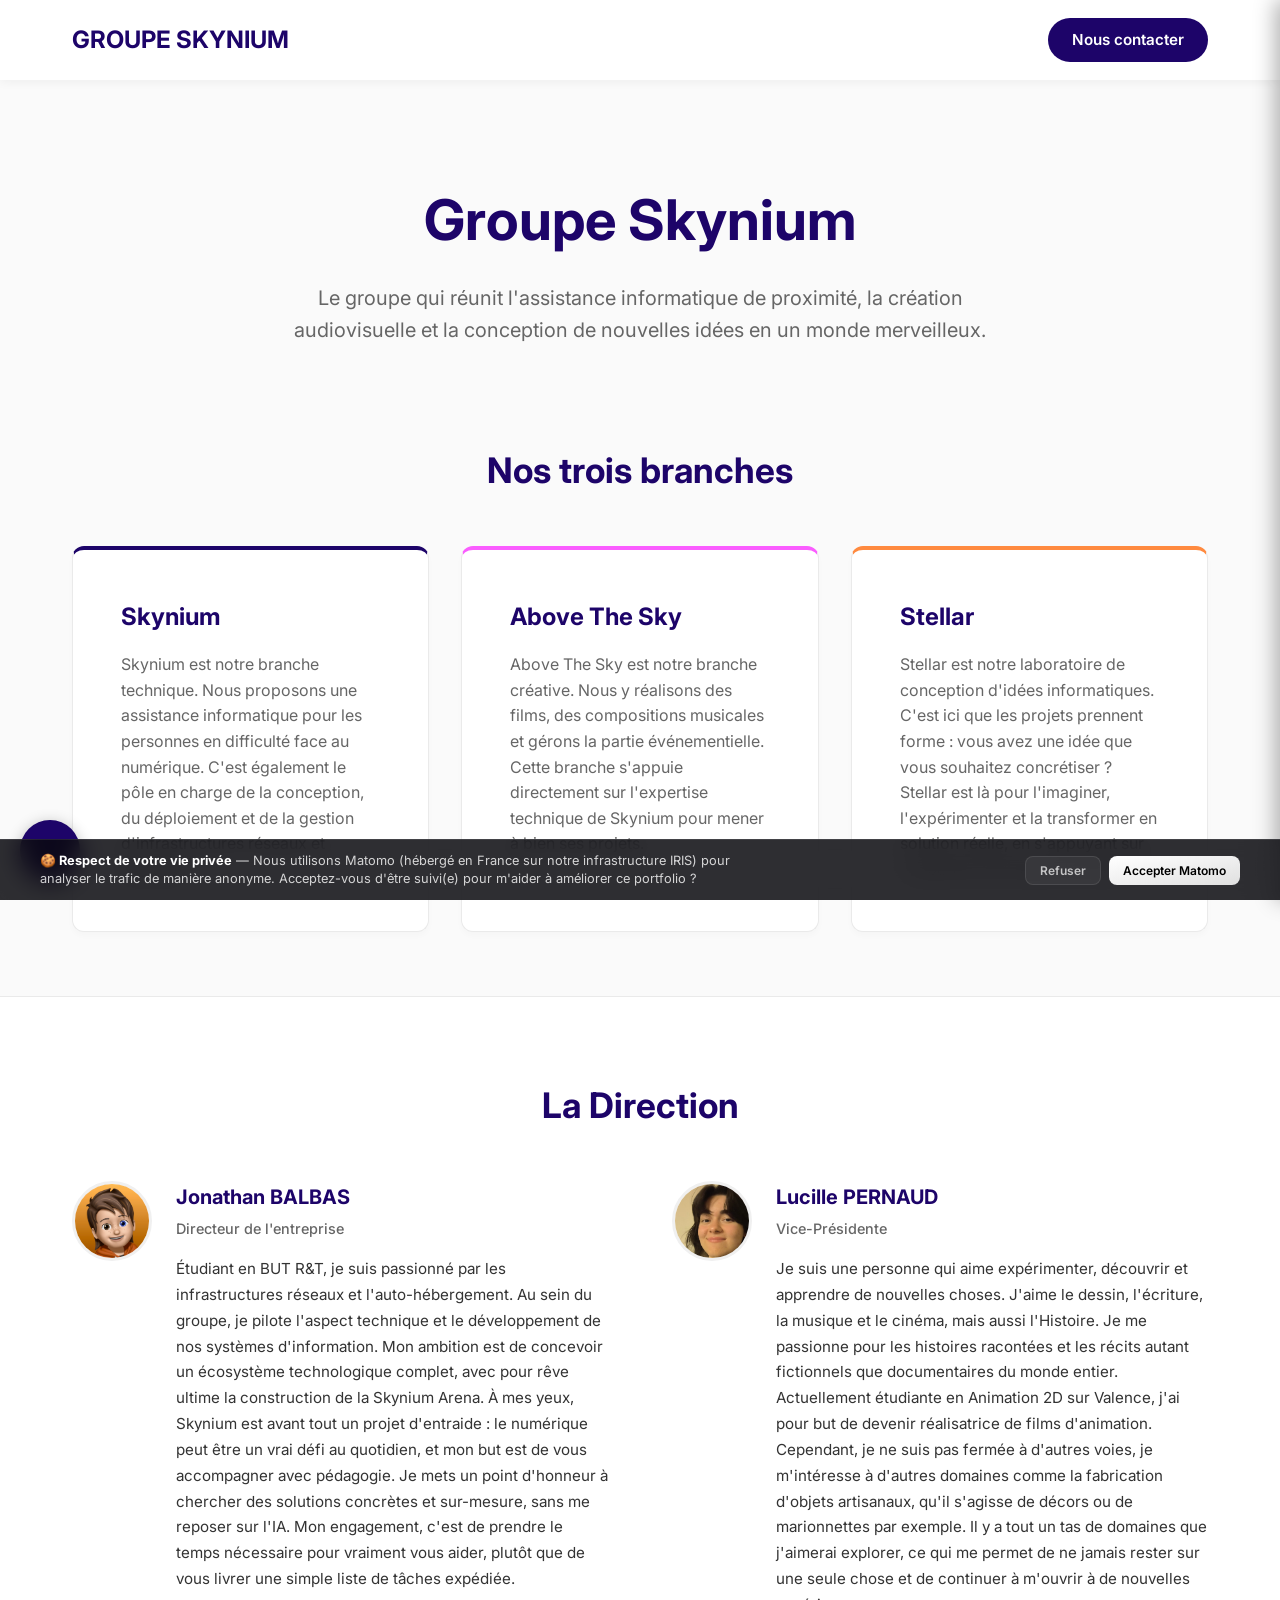
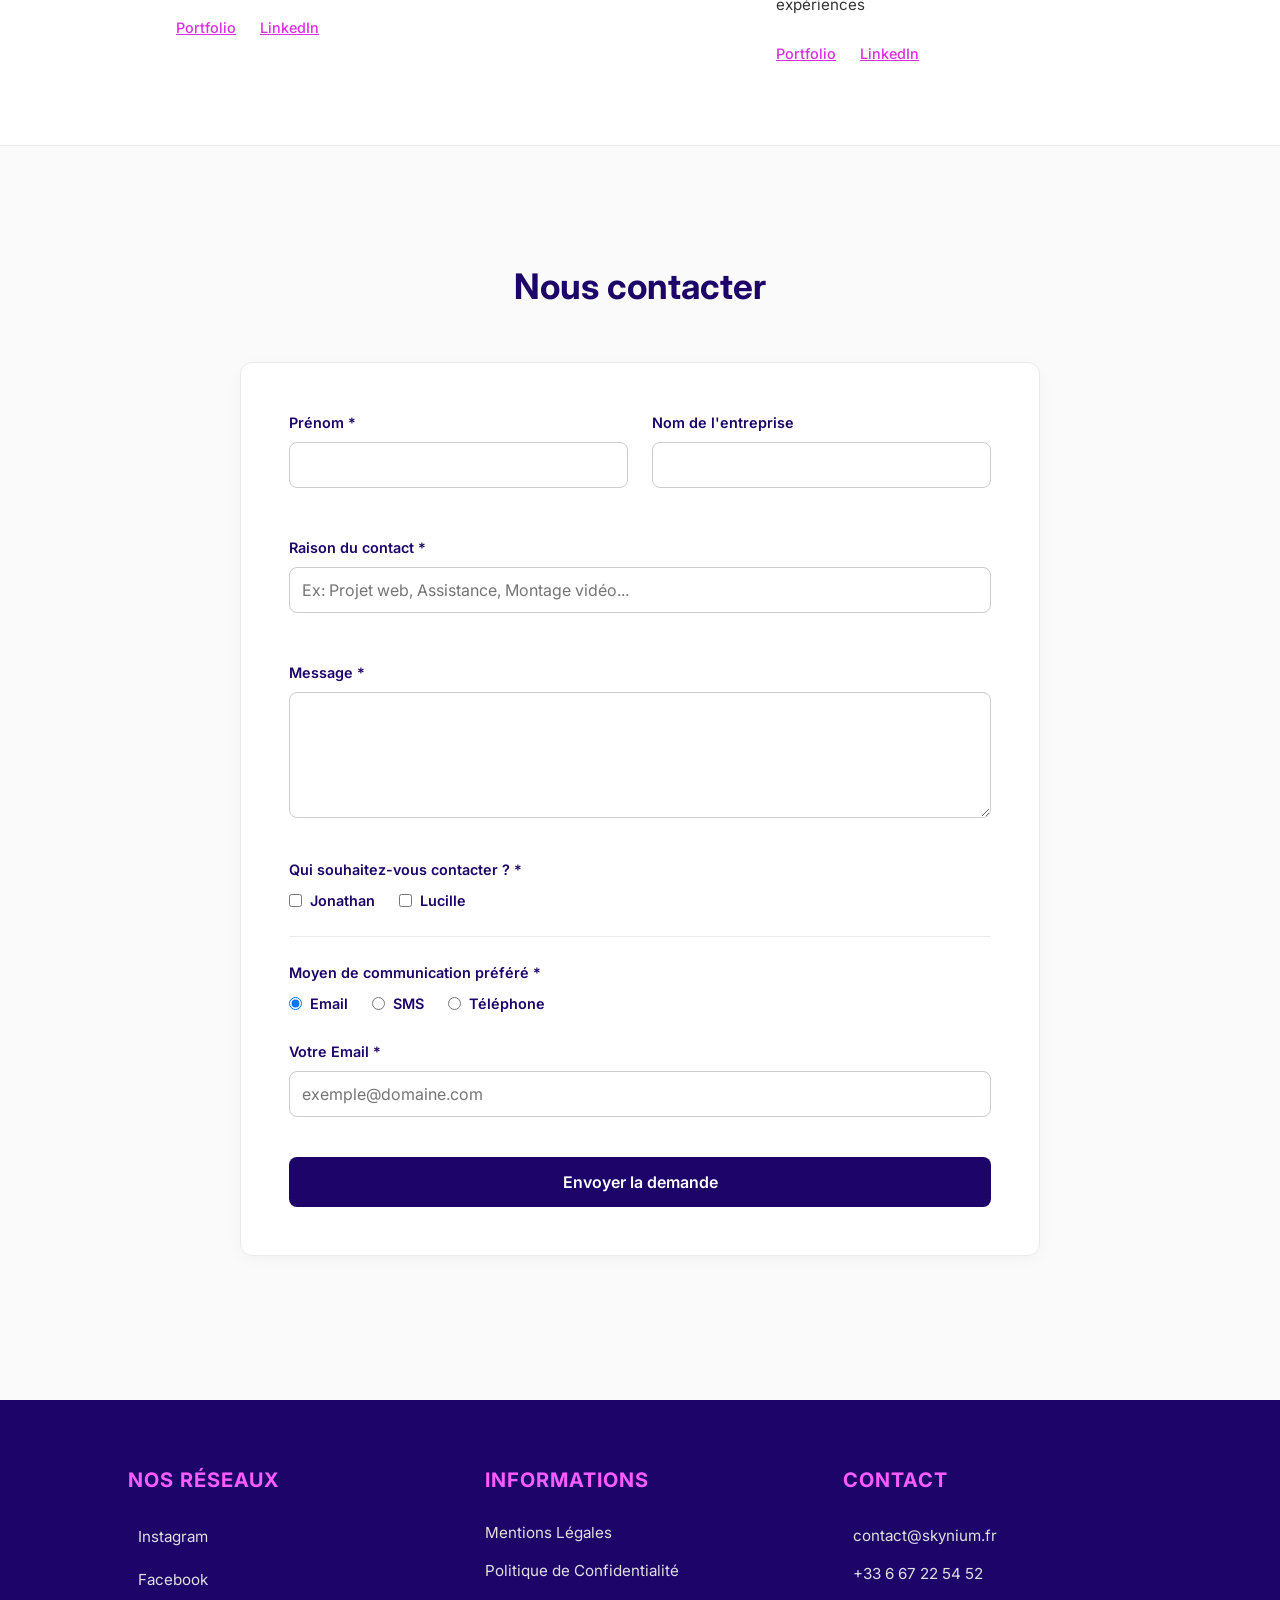
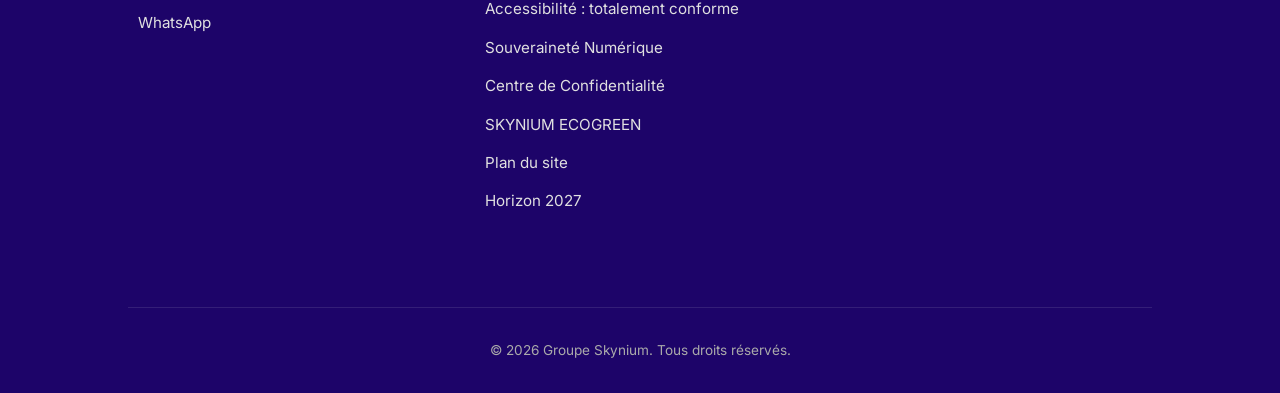
==== commit c78d496d: "Ajout de Stellar" ====
--- a/index.html
+++ b/index.html
@@ -332,12 +332,12 @@
         <!-- Hero Section -->
         <section class="hero container">
             <h1>Groupe Skynium</h1>
-            <p>Le groupe qui réunit l'assistance informatique de proximité et la création audiovisuelle en un monde merveilleux.</p>
+            <p>Le groupe qui réunit l'assistance informatique de proximité, la création audiovisuelle et la conception de nouvelles idées en un monde merveilleux.</p>
         </section>
 
         <!-- Branches Section -->
         <section class="container">
-            <h2 class="section-title">Nos deux branches</h2>
+            <h2 class="section-title">Nos trois branches</h2>
             <div class="branches-grid">
                 
                 <div class="card skynium">
@@ -348,6 +348,11 @@
                 <div class="card ats">
                     <h3>Above The Sky</h3>
                     <p>Above The Sky est notre branche créative. Nous y réalisons des films, des compositions musicales et gérons la partie événementielle. Cette branche s'appuie directement sur l'expertise technique de Skynium pour mener à bien ses projets.</p>
+                </div>
+
+                <div class="card stellar">
+                    <h3>Stellar</h3>
+                    <p>Stellar est notre laboratoire de conception d'idées informatiques. C'est ici que les projets prennent forme : vous avez une idée que vous souhaitez concrétiser ? Stellar est là pour l'imaginer, l'expérimenter et la transformer en solution réelle, en s'appuyant sur l'expertise technique de Skynium.</p>
                 </div>
 
             </div>
--- a/ressources/style.css
+++ b/ressources/style.css
@@ -146,8 +146,9 @@
     box-shadow: 0 10px 20px rgba(0,0,0,0.05);
 }
 
-.card.skynium { border-top-color: var(--secondary); }
-.card.ats { border-top-color: var(--tertiary); }
+.card.skynium { border-top-color: var(--primary); }
+.card.ats { border-top-color: var(--secondary); }
+.card.stellar { border-top-color: var(--tertiary); }
 
 .card h3 {
     font-size: 1.5rem;
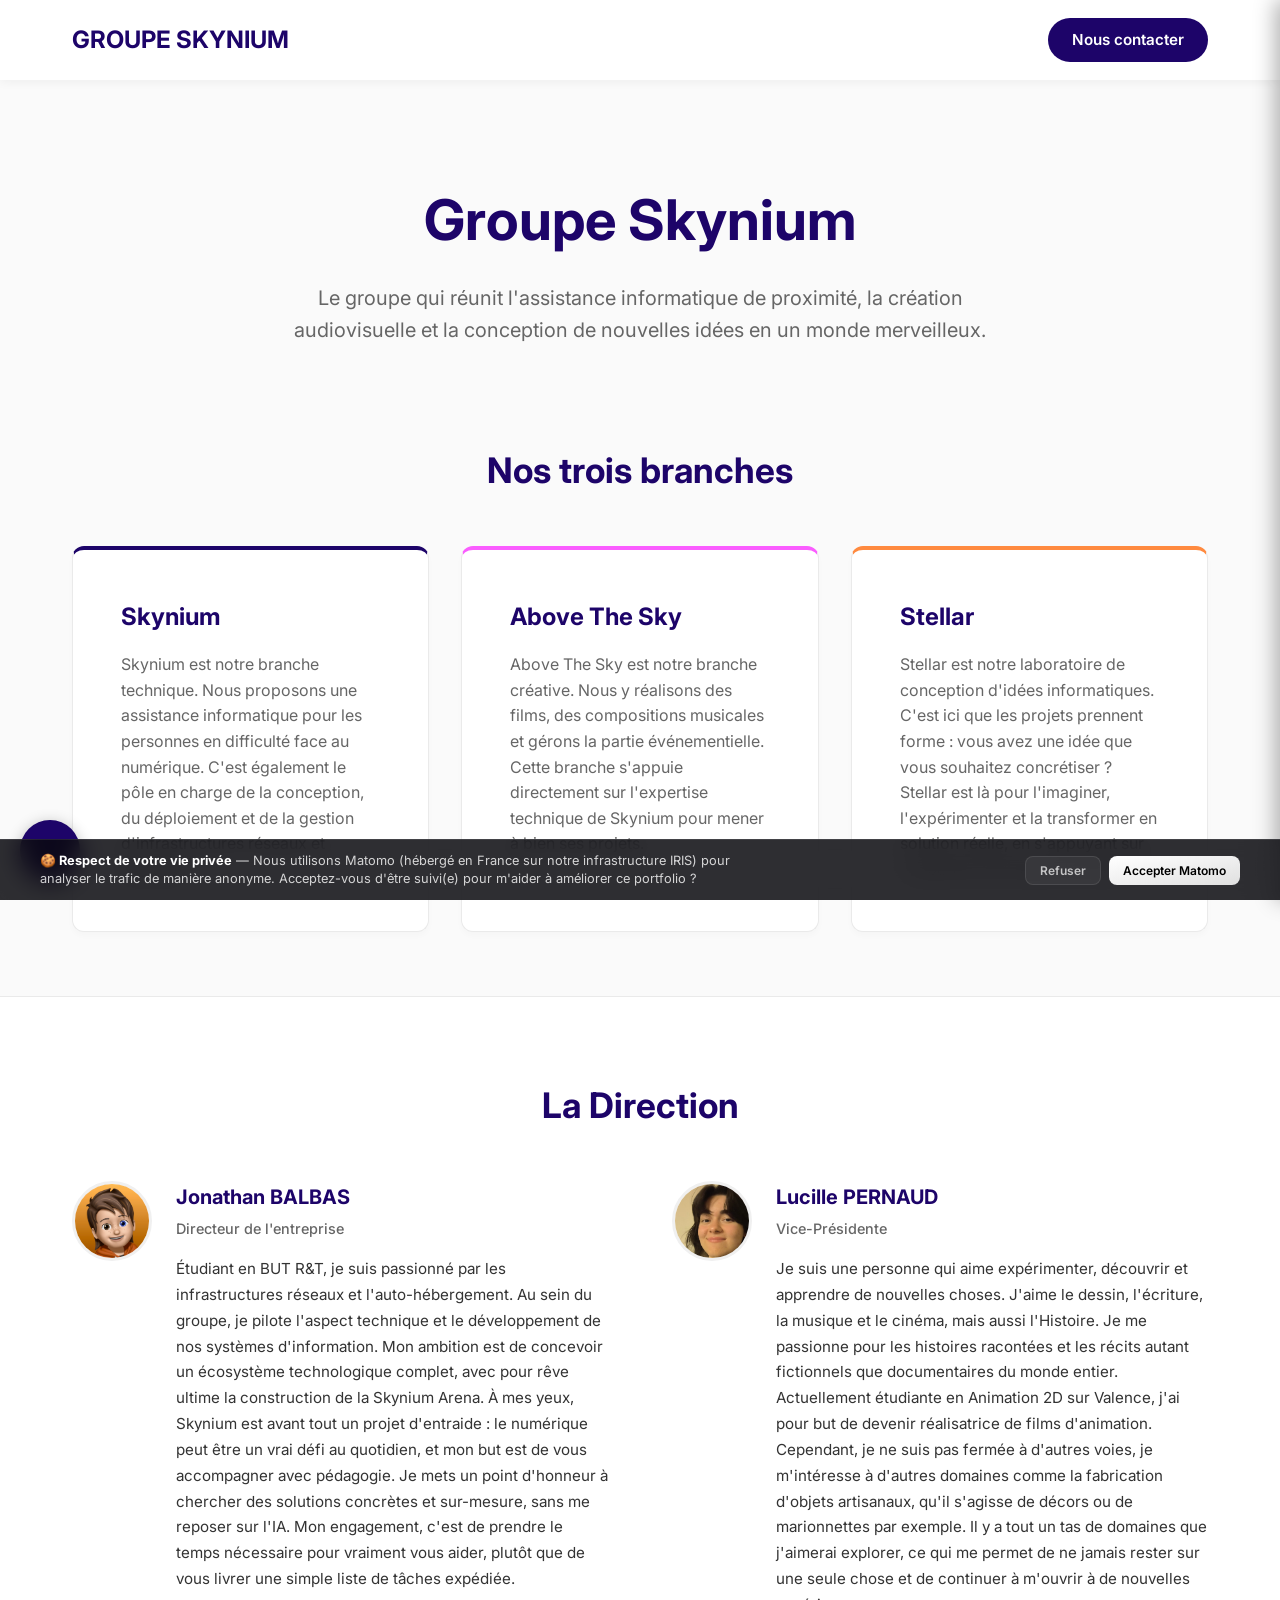
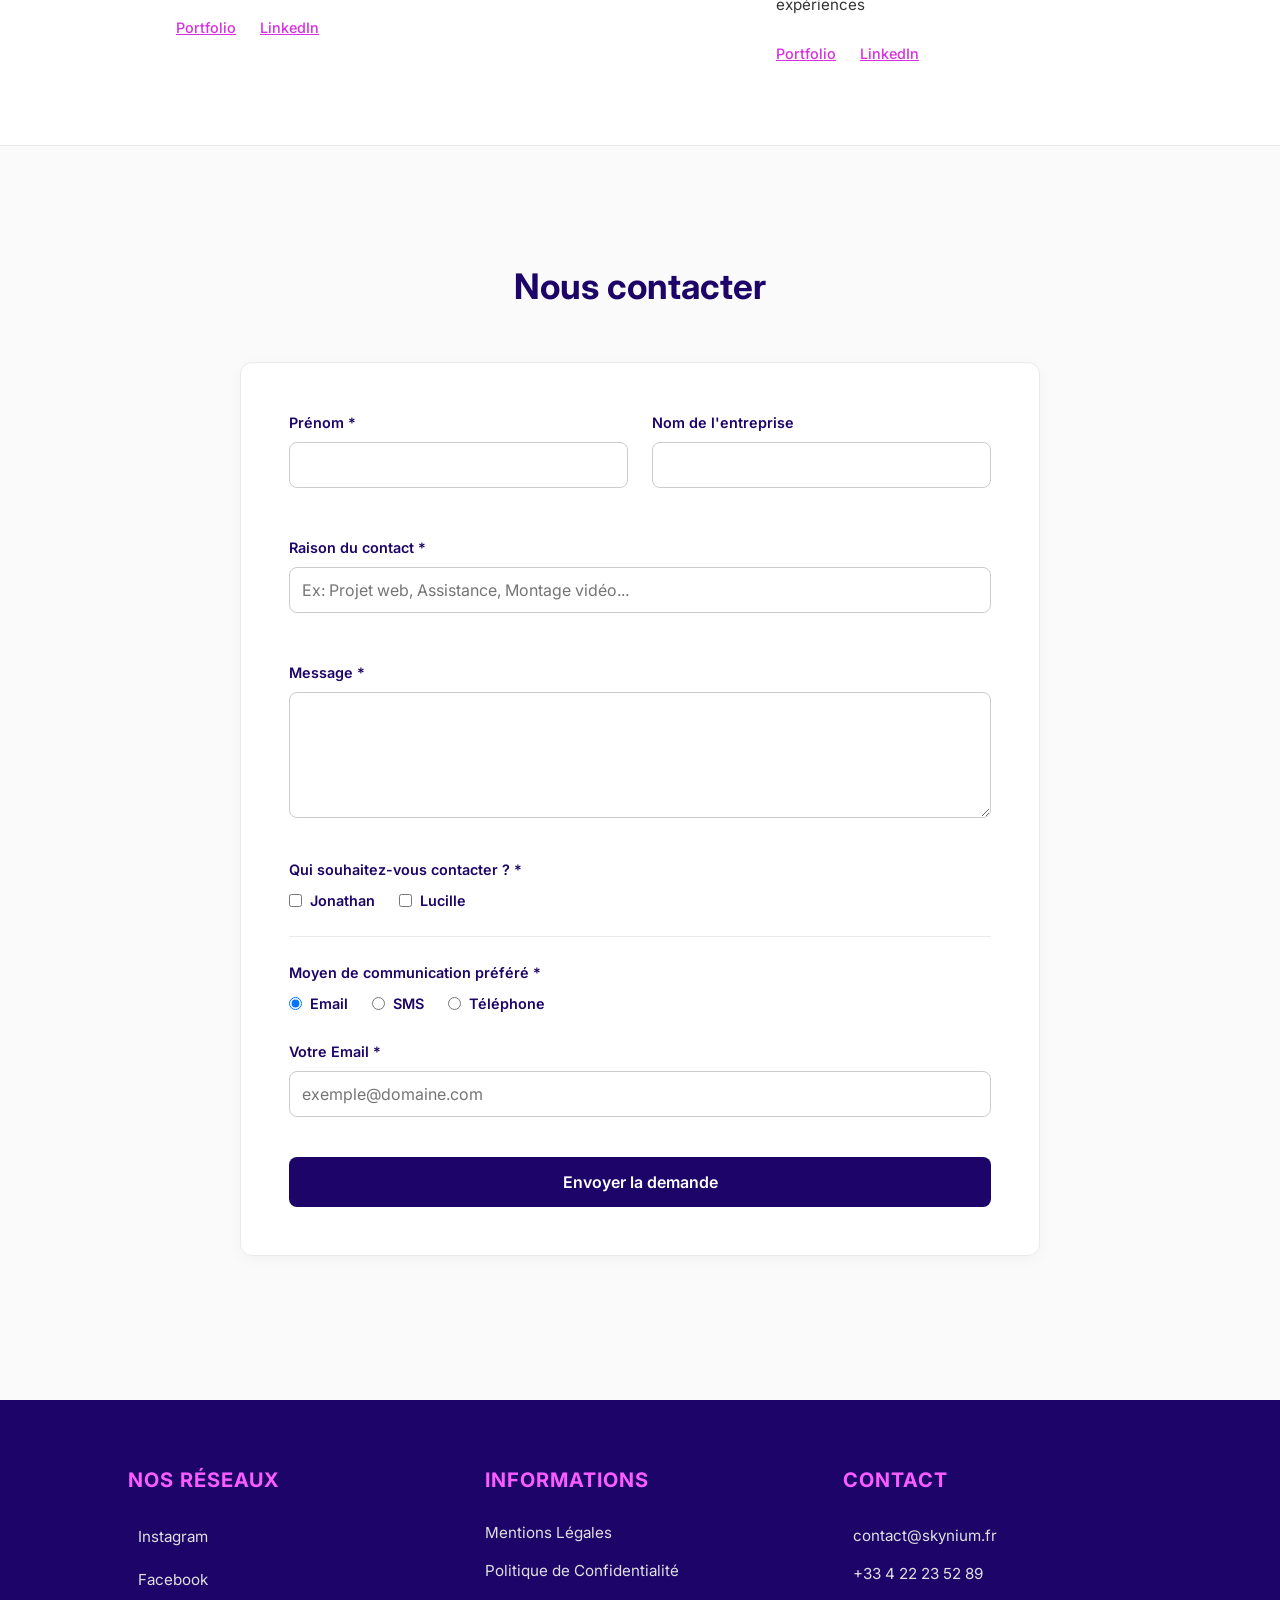
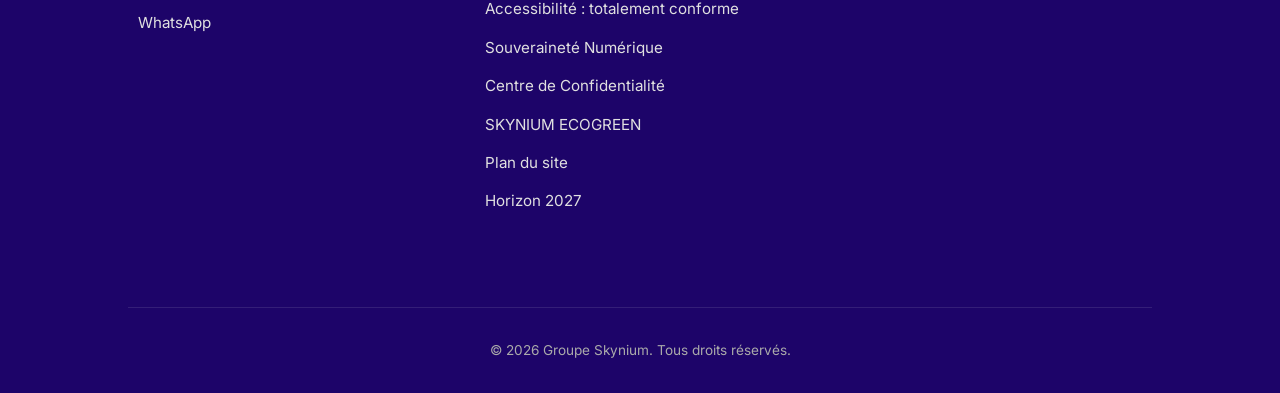
==== commit 91a8c225: "Correction" ====
--- a/index.html
+++ b/index.html
@@ -16,15 +16,7 @@
     <link rel="manifest" href="https://skynium.fr/ressources/favicon/site.webmanifest" />
 </head>
 <body>
-
-    <!-- ============================================ -->
-    <!-- LIEN D'ÉVITEMENT (visible au focus clavier)  -->
-    <!-- ============================================ -->
     <a href="#main-content" class="skip-link">Aller au contenu principal</a>
-
-    <!-- ============================================ -->
-    <!-- BOUTON ACCESSIBILITÉ FIXE                    -->
-    <!-- ============================================ -->
     <button 
         id="accessibility-button" 
         aria-label="Ouvrir le panneau d'accessibilité"
@@ -33,10 +25,6 @@
     >
         <i class="fas fa-universal-access" aria-hidden="true"></i>
     </button>
-
-    <!-- ============================================ -->
-    <!-- PANNEAU D'ACCESSIBILITÉ (latéral droit)      -->
-    <!-- ============================================ -->
     <aside 
         id="accessibility-panel" 
         class="accessibility-panel"
@@ -101,12 +89,8 @@
                 <div class="toggle-switch" aria-hidden="true"></div>
             </div>
         </section>
-
-        <!-- SECTION 2 : Expérience lisible -->
         <section class="accessibility-section">
             <h3>Expérience lisible</h3>
-
-            <!-- Taille de la police -->
             <div class="slider-option">
                 <label for="font-size-slider">Taille de la police</label>
                 <div class="slider-container">
@@ -126,7 +110,6 @@
                 </div>
             </div>
 
-            <!-- Hauteur de ligne -->
             <div class="slider-option">
                 <label for="line-height-slider">Hauteur de ligne</label>
                 <div class="slider-container">
@@ -143,7 +126,6 @@
                 </div>
             </div>
 
-            <!-- Espacement des lettres -->
             <div class="slider-option">
                 <label for="letter-spacing-slider">Espacement des lettres</label>
                 <div class="slider-container">
@@ -160,7 +142,6 @@
                 </div>
             </div>
 
-            <!-- Police Dyslexie -->
             <div class="accessibility-option" data-mode="dyslexia-font" role="switch" aria-checked="false" tabindex="0">
                 <div>
                     <strong>Police adaptée à la dyslexie</strong>
@@ -168,7 +149,6 @@
                 <div class="toggle-switch" aria-hidden="true"></div>
             </div>
 
-            <!-- Titres en surbrillance -->
             <div class="accessibility-option" data-mode="highlight-headings" role="switch" aria-checked="false" tabindex="0">
                 <div>
                     <strong>Titres en surbrillance</strong>
@@ -176,7 +156,6 @@
                 <div class="toggle-switch" aria-hidden="true"></div>
             </div>
 
-            <!-- Liens en surbrillance -->
             <div class="accessibility-option" data-mode="highlight-links" role="switch" aria-checked="false" tabindex="0">
                 <div>
                     <strong>Liens en surbrillance</strong>
@@ -184,7 +163,6 @@
                 <div class="toggle-switch" aria-hidden="true"></div>
             </div>
 
-            <!-- Alignement du texte -->
             <div class="text-align-options">
                 <label>Alignement du texte</label>
                 <div class="button-group" role="radiogroup" aria-label="Alignement du texte">
@@ -219,11 +197,9 @@
             </div>
         </section>
 
-        <!-- SECTION 3 : Expérience visuellement agréable -->
         <section class="accessibility-section">
             <h3>Expérience visuellement agréable</h3>
 
-            <!-- Contraste -->
             <div class="button-group" role="radiogroup" aria-label="Mode de contraste">
                 <button 
                     class="contrast-btn active" 
@@ -263,7 +239,6 @@
                 </button>
             </div>
 
-            <!-- Saturation -->
             <div class="accessibility-option" data-mode="high-saturation" role="switch" aria-checked="false" tabindex="0">
                 <div>
                     <strong>Haute saturation</strong>
@@ -286,7 +261,6 @@
             </div>
         </section>
 
-        <!-- SECTION 4 : Orientation facile -->
         <section class="accessibility-section">
             <h3>Orientation facile</h3>
 
@@ -312,7 +286,6 @@
             </div>
         </section>
 
-        <!-- BOUTON RÉINITIALISER -->
         <button id="reset-accessibility-btn" class="reset-btn">
             <i class="fas fa-undo" aria-hidden="true"></i> Réinitialiser tous les paramètres
         </button>
@@ -322,20 +295,17 @@
     <header>
         <div class="container">
             <nav>
-                <a href="#" class="logo">GROUPE SKYNIUM</a>
+                <a href="https://groupe-skynium.com" class="logo">GROUPE SKYNIUM</a>
                 <a href="#contact" class="btn-nav">Nous contacter</a>
             </nav>
         </div>
     </header>
 
     <main id="main-content" role="main">
-        <!-- Hero Section -->
         <section class="hero container">
             <h1>Groupe Skynium</h1>
             <p>Le groupe qui réunit l'assistance informatique de proximité, la création audiovisuelle et la conception de nouvelles idées en un monde merveilleux.</p>
         </section>
-
-        <!-- Branches Section -->
         <section class="container">
             <h2 class="section-title">Nos trois branches</h2>
             <div class="branches-grid">
@@ -358,7 +328,6 @@
             </div>
         </section>
 
-        <!-- Direction Section -->
         <section class="team-section">
             <div class="container">
                 <h2 class="section-title">La Direction</h2>
@@ -398,7 +367,6 @@
             </div>
         </section>
 
-        <!-- Contact Section -->
         <section id="contact" class="contact-section container">
             <h2 class="section-title">Nous contacter</h2>
             
@@ -456,7 +424,6 @@
                         </div>
                     </div>
 
-                    <!-- Champ dynamique qui change selon le choix radio -->
                     <div class="form-group full" id="coordonneesContainer">
                         <label id="coordonneesLabel" for="coordonneesValue">Votre Email *</label>
                         <input type="text" id="coordonneesValue" required placeholder="exemple@domaine.com">
@@ -498,7 +465,7 @@
         <div>
             <h3>Contact</h3>
             <p><a href="mailto:contact@skynium.fr"><i class="fa-solid fa-envelope" aria-hidden="true"></i> contact@skynium.fr</a></p>
-            <p><a href="sms:+33667225452"><i class="fa-solid fa-phone" aria-hidden="true"></i> +33 6 67 22 54 52</a></p>
+            <p><a href="tel:+33422235289"><i class="fa-solid fa-phone" aria-hidden="true"></i> +33 4 22 23 52 89</a></p>
         </div>
         <div class="footer-bottom">
             &copy; 2026 Groupe Skynium. Tous droits réservés.
@@ -507,9 +474,11 @@
 
     <script src="ressources/skynium-data.js"></script>
     <script src="https://skynium.fr/ressources/accessibility.js"></script>
+    <script src="https://api.nexus.skynium.fr/footer/footer.js" defer></script>
+    <script src="https://api.nexus.skynium.fr/bluenews/widget.js" defer></script>
+    <script src="https://api.nexus.skynium.fr/chat-widget/widget.js" defer></script>
 
     <script>
-        // Fonction pour mettre à jour le champ de saisie selon le moyen de communication choisi
         function updateContactField() {
             const moyenCom = document.querySelector('input[name="moyenCom"]:checked').value;
             const label = document.getElementById('coordonneesLabel');
